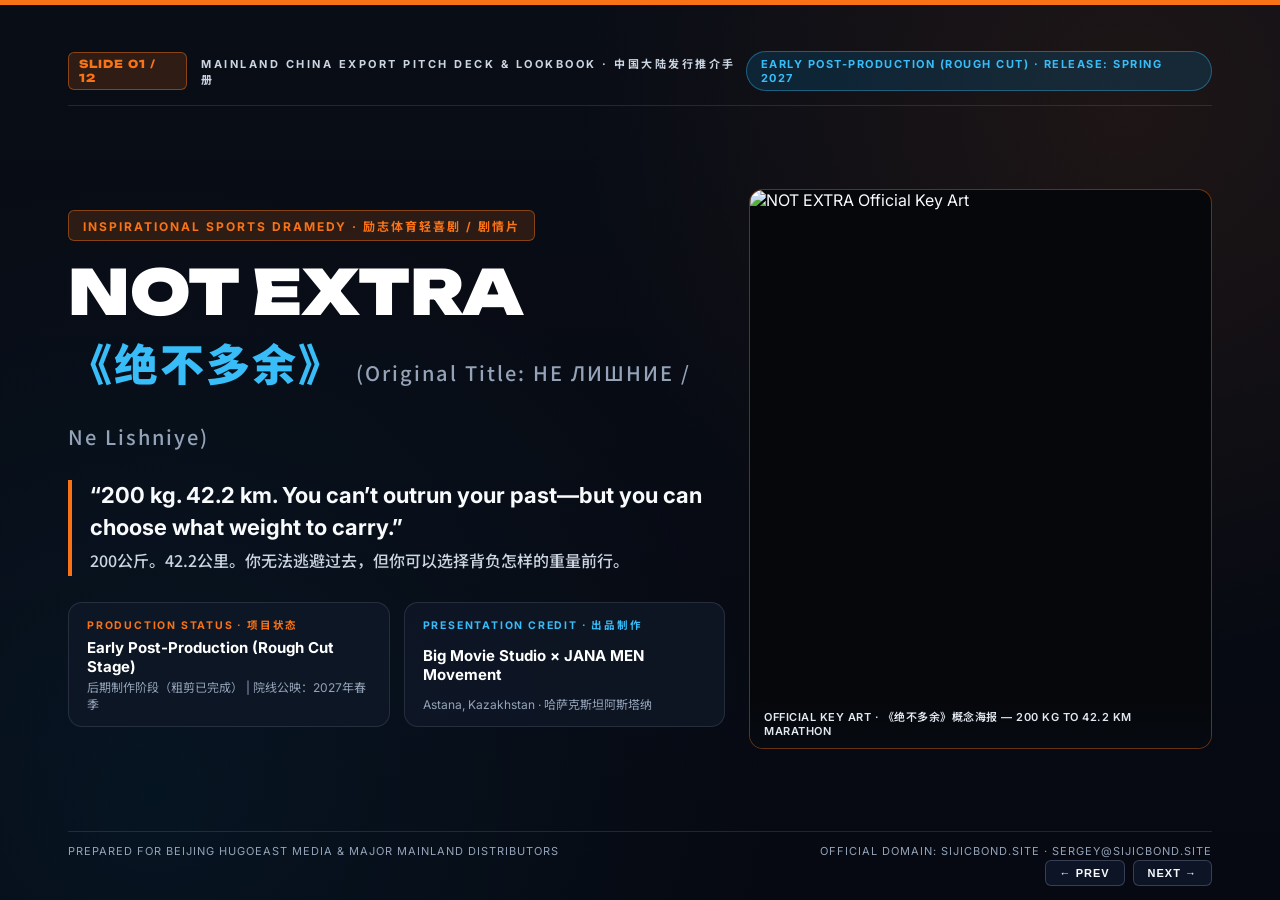
==== NOT_EXTRA_CHINA_PITCH_DECK.html @ a938b299 "Upgrade official NOT EXTRA / НЕ ЛИШНИЕ / АРТЫҚ ЕМЕС film website (RU/EN/KK) & pitch decks" ====
<!DOCTYPE html>
<html lang="en">
<head>
<meta charset="UTF-8">
<meta name="viewport" content="width=device-width, initial-scale=1.0">
<title>NOT EXTRA / 《绝不多余》 — Mainland China Export Pitch Deck & Lookbook</title>
<link rel="preconnect" href="https://fonts.googleapis.com">
<link rel="preconnect" href="https://fonts.gstatic.com" crossorigin>
<link href="https://fonts.googleapis.com/css2?family=Inter:wght@300;400;500;600;700;800&family=Noto+Sans+SC:wght@400;500;700;900&family=Unbounded:wght@600;700;800;900&display=swap" rel="stylesheet">
<style>
  :root {
    --bg-deep: #070B12;
    --bg-card: rgba(15, 23, 38, 0.88);
    --border-subtle: rgba(148, 163, 184, 0.18);
    --border-accent: rgba(249, 115, 22, 0.45);
    --orange: #F97316;
    --blue: #0284C7;
    --sky: #38BDF8;
    --gold: #EAB308;
    --text-main: #F8FAFC;
    --text-muted: #94A3B8;
  }

  * {
    box-sizing: border-box;
    margin: 0;
    padding: 0;
  }

  body {
    background-color: var(--bg-deep);
    color: var(--text-main);
    font-family: 'Inter', 'Noto Sans SC', sans-serif;
    overflow: hidden;
    width: 100vw;
    height: 100vh;
    -webkit-font-smoothing: antialiased;
  }

  .deck-wrapper {
    position: relative;
    width: 100vw;
    height: 100vh;
  }

  .slide {
    position: absolute;
    inset: 0;
    width: 100%;
    height: 100%;
    padding: 46px 68px 42px 68px;
    display: none;
    flex-direction: column;
    justify-content: space-between;
    background:
      radial-gradient(circle at 88% 12%, rgba(249, 115, 22, 0.09) 0%, transparent 40%),
      radial-gradient(circle at 12% 88%, rgba(2, 132, 199, 0.09) 0%, transparent 45%),
      linear-gradient(180deg, #090D16 0%, #060911 100%);
    border-top: 5px solid var(--orange);
  }

  .slide.active {
    display: flex;
  }

  /* Slide Header */
  .slide-header {
    display: flex;
    align-items: center;
    justify-content: space-between;
    border-bottom: 1px solid var(--border-subtle);
    padding-bottom: 14px;
    flex-shrink: 0;
  }

  .header-left {
    display: flex;
    align-items: center;
    gap: 14px;
  }

  .slide-num-pill {
    font-family: 'Unbounded', sans-serif;
    font-size: 11px;
    font-weight: 800;
    padding: 4px 10px;
    border-radius: 6px;
    background: rgba(249, 115, 22, 0.16);
    border: 1px solid rgba(249, 115, 22, 0.45);
    color: var(--orange);
    letter-spacing: 1px;
  }

  .eyebrow {
    font-size: 11px;
    font-weight: 700;
    text-transform: uppercase;
    letter-spacing: 2.5px;
    color: #CBD5E1;
  }

  .header-badge {
    font-size: 11px;
    font-weight: 700;
    text-transform: uppercase;
    letter-spacing: 1.5px;
    padding: 5px 14px;
    border-radius: 999px;
    background: rgba(2, 132, 199, 0.18);
    border: 1px solid rgba(56, 189, 248, 0.38);
    color: var(--sky);
  }

  /* Main Slide Body */
  .slide-body {
    flex: 1;
    display: flex;
    flex-direction: column;
    justify-content: center;
    padding: 20px 0;
    min-height: 0;
  }

  h1 {
    font-family: 'Unbounded', 'Noto Sans SC', sans-serif;
    font-size: 62px;
    font-weight: 900;
    line-height: 1.05;
    letter-spacing: -0.5px;
    color: #FFFFFF;
    text-transform: uppercase;
  }

  h2 {
    font-family: 'Unbounded', 'Noto Sans SC', sans-serif;
    font-size: 30px;
    font-weight: 800;
    line-height: 1.18;
    color: #FFFFFF;
    text-transform: uppercase;
    margin-bottom: 6px;
  }

  .zh-sub {
    font-family: 'Noto Sans SC', sans-serif;
    font-size: 15px;
    font-weight: 600;
    color: var(--sky);
    letter-spacing: 1px;
    margin-bottom: 18px;
  }

  /* Grids & Cards */
  .grid-2 {
    display: grid;
    grid-template-columns: 1fr 1fr;
    gap: 26px;
    align-items: stretch;
  }

  .grid-12 {
    display: grid;
    grid-template-columns: repeat(12, 1fr);
    gap: 24px;
    align-items: stretch;
  }

  .col-7 { grid-column: span 7; }
  .col-5 { grid-column: span 5; }
  .col-6 { grid-column: span 6; }
  .col-4 { grid-column: span 4; }
  .col-8 { grid-column: span 8; }

  .grid-3 {
    display: grid;
    grid-template-columns: repeat(3, 1fr);
    gap: 20px;
    align-items: stretch;
  }

  .grid-4 {
    display: grid;
    grid-template-columns: repeat(4, 1fr);
    gap: 18px;
    align-items: stretch;
  }

  .card {
    background: var(--bg-card);
    border: 1px solid var(--border-subtle);
    border-radius: 14px;
    padding: 20px 22px;
    display: flex;
    flex-direction: column;
    justify-content: space-between;
  }

  .card-orange {
    border-left: 4px solid var(--orange);
  }

  .card-blue {
    border-left: 4px solid var(--blue);
  }

  .card-gold {
    border-left: 4px solid var(--gold);
  }

  .card-tag {
    font-size: 10.5px;
    font-weight: 700;
    text-transform: uppercase;
    letter-spacing: 1.8px;
    color: var(--orange);
    margin-bottom: 6px;
  }

  .card h3 {
    font-family: 'Unbounded', 'Noto Sans SC', sans-serif;
    font-size: 16px;
    font-weight: 700;
    color: #FFFFFF;
    margin-bottom: 8px;
    line-height: 1.3;
  }

  .card p {
    font-size: 13.5px;
    line-height: 1.55;
    color: #CBD5E1;
  }

  .card .zh-note {
    margin-top: 10px;
    padding-top: 8px;
    border-top: 1px solid rgba(148, 163, 184, 0.14);
    font-family: 'Noto Sans SC', sans-serif;
    font-size: 12.5px;
    line-height: 1.5;
    color: #94A3B8;
  }

  .img-box {
    border-radius: 14px;
    overflow: hidden;
    border: 1px solid var(--border-subtle);
    background: #05070B;
    position: relative;
  }

  .img-box img {
    width: 100%;
    height: 100%;
    object-fit: cover;
    display: block;
  }

  .img-caption {
    position: absolute;
    bottom: 0;
    left: 0;
    right: 0;
    padding: 10px 14px;
    background: linear-gradient(to top, rgba(7, 11, 18, 0.95), rgba(7, 11, 18, 0.4), transparent);
    font-size: 11px;
    font-weight: 600;
    color: #E2E8F0;
    letter-spacing: 0.5px;
  }

  /* Slide Footer */
  .slide-footer {
    display: flex;
    align-items: center;
    justify-content: space-between;
    border-top: 1px solid var(--border-subtle);
    padding-top: 12px;
    font-size: 11px;
    color: var(--text-muted);
    letter-spacing: 1px;
    flex-shrink: 0;
  }

  /* Controls */
  .nav-controls {
    position: fixed;
    bottom: 14px;
    right: 68px;
    z-index: 100;
    display: flex;
    gap: 8px;
  }

  .nav-btn {
    background: rgba(15, 23, 42, 0.9);
    color: #F8FAFC;
    border: 1px solid rgba(148, 163, 184, 0.3);
    padding: 6px 14px;
    border-radius: 6px;
    font-size: 11px;
    font-weight: 700;
    cursor: pointer;
    letter-spacing: 1px;
  }

  .nav-btn:hover {
    background: var(--orange);
    color: #090D16;
    border-color: var(--orange);
  }

  @media print {
    @page {
      size: 1600px 900px;
      margin: 0;
    }
    body {
      overflow: visible;
      height: auto;
      width: 1600px;
    }
    .deck-wrapper {
      height: auto;
      width: 1600px;
    }
    .slide {
      position: relative !important;
      display: flex !important;
      width: 1600px !important;
      height: 900px !important;
      page-break-after: always;
      break-after: page;
    }
    .nav-controls {
      display: none !important;
    }
  }
</style>
</head>
<body>

<div class="deck-wrapper">

  <!-- ==================== SLIDE 01: COVER ==================== -->
  <section class="slide active">
    <div class="slide-header">
      <div class="header-left">
        <span class="slide-num-pill">SLIDE 01 / 12</span>
        <span class="eyebrow">MAINLAND CHINA EXPORT PITCH DECK & LOOKBOOK · 中国大陆发行推介手册</span>
      </div>
      <span class="header-badge">EARLY POST-PRODUCTION (ROUGH CUT) · RELEASE: SPRING 2027</span>
    </div>

    <div class="slide-body">
      <div class="grid-12" style="align-items: center;">
        <div class="col-7">
          <div style="display:inline-block; padding:6px 14px; border-radius:6px; background:rgba(249,115,22,0.15); border:1px solid rgba(249,115,22,0.45); color:#F97316; font-size:12px; font-weight:700; letter-spacing:2px; text-transform:uppercase; margin-bottom:18px;">
            INSPIRATIONAL SPORTS DRAMEDY · 励志体育轻喜剧 / 剧情片
          </div>
          <h1>NOT EXTRA</h1>
          <div style="font-family:'Noto Sans SC', sans-serif; font-size:44px; font-weight:900; color:#38BDF8; letter-spacing:2px; margin:6px 0 10px 0;">
            《绝不多余》 <span style="font-size:20px; font-weight:500; color:#94A3B8;">(Original Title: НЕ ЛИШНИЕ / Ne Lishniye)</span>
          </div>

          <p style="font-size:22px; font-weight:700; line-height:1.45; color:#F8FAFC; margin:22px 0; padding-left:18px; border-left:4px solid #F97316;">
            “200 kg. 42.2 km. You can’t outrun your past—but you can choose what weight to carry.”<br>
            <span style="font-size:16px; font-weight:500; color:#CBD5E1; font-family:'Noto Sans SC', sans-serif;">
              200公斤。42.2公里。你无法逃避过去，但你可以选择背负怎样的重量前行。
            </span>
          </p>

          <div class="grid-2" style="gap:14px; margin-top:26px;">
            <div class="card" style="padding:14px 18px;">
              <div class="card-tag">PRODUCTION STATUS · 项目状态</div>
              <div style="font-size:15px; font-weight:700; color:#FFF;">Early Post-Production (Rough Cut Stage)</div>
              <div style="font-size:12px; color:#94A3B8; margin-top:2px;">后期制作阶段（粗剪已完成） | 院线公映：2027年春季</div>
            </div>
            <div class="card" style="padding:14px 18px;">
              <div class="card-tag" style="color:#38BDF8;">PRESENTATION CREDIT · 出品制作</div>
              <div style="font-size:15px; font-weight:700; color:#FFF;">Big Movie Studio × JANA MEN Movement</div>
              <div style="font-size:12px; color:#94A3B8; margin-top:2px;">Astana, Kazakhstan · 哈萨克斯坦阿斯塔纳</div>
            </div>
          </div>
        </div>

        <div class="col-5">
          <div class="img-box" style="height:560px; border-color:rgba(249,115,22,0.4);">
            <img src="https://i.postimg.cc/xT8z85KR/n.jpg" alt="NOT EXTRA Official Key Art">
            <div class="img-caption">
              OFFICIAL KEY ART · 《绝不多余》概念海报 — 200 KG TO 42.2 KM MARATHON
            </div>
          </div>
        </div>
      </div>
    </div>

    <div class="slide-footer">
      <span>PREPARED FOR BEIJING HUGOEAST MEDIA & MAJOR MAINLAND DISTRIBUTORS</span>
      <span>OFFICIAL DOMAIN: SIJICBOND.SITE · SERGEY@SIJICBOND.SITE</span>
    </div>
  </section>

  <!-- ==================== SLIDE 02: LOGLINE & HIGH-CONCEPT HOOK ==================== -->
  <section class="slide">
    <div class="slide-header">
      <div class="header-left">
        <span class="slide-num-pill">SLIDE 02 / 12</span>
        <span class="eyebrow">LOGLINE & HIGH-CONCEPT MARKET HOOK · 故事核心与市场定位</span>
      </div>
      <span class="header-badge">SPORTS DRAMEDY · 励志体育轻喜剧/剧情片</span>
    </div>

    <div class="slide-body">
      <h2>THE ESSENCE OF THE STORY</h2>
      <div class="zh-sub">故事梗概与核心商业卖点 — 对标国民级励志大片《热辣滚烫》(YOLO)</div>

      <div class="grid-12" style="gap:24px;">
        <div class="col-7" style="display:flex; flex-direction:column; gap:18px;">
          <div class="card card-orange" style="padding:24px;">
            <div class="card-tag">OFFICIAL LOGLINE · 一句话故事梗概</div>
            <p style="font-size:17.5px; font-weight:600; color:#FFFFFF; line-height:1.58;">
              A 200-kg invisible stadium janitor accidentally causes a runner’s death, steals his identity, enters a strict weight-loss camp to run the Astana Marathon, and discovers his “hero” was a con man—ultimately running not to impersonate a dead man, but to save a life and reclaim his own soul.
            </p>
            <div class="zh-note" style="font-size:14px; color:#E2E8F0;">
              一名体重200公斤、在体育场被视作“透明人”的清洁工，在一起意外中导致一名马拉松跑者身亡。为了赎罪，他冒用逝者身份进入严苛的减重训练营，备战阿斯塔纳全程马拉松。当他发现自己崇拜的“人生导师”其实是个骗子时，他决定不再活在别人的谎言里——而是为了挽救一条生命、赢回自己的尊严而跑完全程。
            </div>
          </div>

          <div class="card card-blue" style="padding:24px;">
            <div class="card-tag" style="color:#38BDF8;">HIGH-CONCEPT MARKET HOOK · 商业类型融合定位</div>
            <p style="font-size:16.5px; font-weight:600; color:#F8FAFC; line-height:1.55;">
              The emotional weight-loss transformation of <strong style="color:#F97316;">“YOLO” (《热辣滚烫》)</strong> meets the gripping redemption arc of <strong style="color:#38BDF8;">“The Whale” (《鲸》)</strong> and the kinetic underdog drive of classic <strong style="color:#EAB308;">Hong Kong action cinema</strong>.
            </p>
            <div class="zh-note" style="font-size:13.5px; color:#CBD5E1;">
              兼具《热辣滚烫》真实燃魂的蜕变共鸣、《鲸》直击人心的救赎深度，以及黄金时代香港动作电影的草根逆袭热血感。温暖励志、笑泪交织，极具大众院线破圈潜力。
            </div>
          </div>
        </div>

        <div class="col-5" style="display:flex; flex-direction:column; gap:18px;">
          <div class="img-box" style="height:265px;">
            <img src="https://i.postimg.cc/fL7x7bLr/peremeny.png" alt="Transformation Concept">
            <div class="img-caption">EMOTIONAL SPORTS DRAMEDY · 温暖热血的蜕变之旅</div>
          </div>

          <div class="grid-2" style="gap:14px; flex:1;">
            <div class="card" style="justify-content:center; text-align:center;">
              <div style="font-family:'Unbounded'; font-size:32px; font-weight:900; color:#F97316;">200 KG</div>
              <div style="font-size:12px; font-weight:700; color:#FFF; margin-top:4px;">EMOTIONAL ARMOR</div>
              <div style="font-size:11px; color:#94A3B8; margin-top:4px;">童年创伤筑成的身体堡垒</div>
            </div>
            <div class="card" style="justify-content:center; text-align:center;">
              <div style="font-family:'Unbounded'; font-size:32px; font-weight:900; color:#38BDF8;">42.2 KM</div>
              <div style="font-size:12px; font-weight:700; color:#FFF; margin-top:4px;">SPIRITUAL REBIRTH</div>
              <div style="font-size:11px; color:#94A3B8; margin-top:4px;">赢回自我尊严的救赎赛道</div>
            </div>
          </div>
        </div>
      </div>
    </div>

    <div class="slide-footer">
      <span>NOT EXTRA / 《绝不多余》 — LOGLINE & HIGH-CONCEPT HOOK</span>
      <span>BIG MOVIE STUDIO · SIJICBOND.SITE</span>
    </div>
  </section>

  <!-- ==================== SLIDE 03: CULTURAL BRIDGE FOR CHINA ==================== -->
  <section class="slide">
    <div class="slide-header">
      <div class="header-left">
        <span class="slide-num-pill">SLIDE 03 / 12</span>
        <span class="eyebrow">CULTURAL BRIDGE FOR CHINA · 为什么中国观众会深度共情</span>
      </div>
      <span class="header-badge">SHARED VALUES & CULTURAL DNA · 中哈文化共鸣</span>
    </div>

    <div class="slide-body">
      <h2>WHY THIS STORY RESONATES IN MAINLAND CHINA</h2>
      <div class="zh-sub">跨越国界的情感公约数：自律重塑尊严 × 黄金年代港片精神图腾</div>

      <div class="grid-2" style="gap:24px; margin-bottom:20px;">
        <div class="card card-orange" style="padding:26px;">
          <div class="card-tag">01 · UNIVERSAL EMOTIONAL CORE · 国民级情感共鸣</div>
          <h3>Rebuilding Self-Worth Through Physical Discipline</h3>
          <p style="font-size:14.5px; margin-bottom:10px;">
            In <strong>NOT EXTRA</strong>, severe obesity is portrayed not as a punchline, but as emotional armor built around childhood trauma and silent shame. Through grueling athletic discipline, brotherhood, and honest self-reflection, our protagonist learns to love and respect himself.
          </p>
          <p style="font-size:14.5px;">
            This mirrors the exact psychological and inspirational wave that propelled <strong>“YOLO” (《热辣滚烫》)</strong> to a RMB 3.4+ billion box-office phenomenon in China: <em>“You only live once—win just once for yourself.”</em>
          </p>
          <div class="zh-note" style="font-size:13px; color:#E2E8F0;">
            <strong>与《热辣滚烫》同频的励志内核：</strong>影片将肥胖刻画为抵御童年创伤的“心理盔甲”。男主角通过极限体能训练与团队互助重拾人格尊严，完美契合当代中国年轻观众“为自己赢一次”的强烈情感诉求。
          </div>
        </div>

        <div class="card card-gold" style="padding:26px;">
          <div class="card-tag" style="color:#EAB308;">02 · HONG KONG GOLDEN ERA DNA · 黄金港片文化密码</div>
          <h3>1980s Jackie Chan & Bruce Lee as the Moral Compass</h3>
          <p style="font-size:14.5px; margin-bottom:10px;">
            Inside Rasul’s cramped under-stadium room, faded posters of <strong>Jackie Chan (成龙)</strong> and <strong>Bruce Lee (李小龙)</strong> cover the concrete walls. Likewise, the training diary that guides Rasul is filled with classic aphorisms from 1980s Hong Kong martial arts cinema (“Be like water”, “Get up one more time than you fall”).
          </p>
          <p style="font-size:14.5px;">
            For Chinese audiences, this creates an immediate, heartwarming cultural bridge—showing how classic Chinese-language cinema inspired a generation across Central Asia to never surrender.
          </p>
          <div class="zh-note" style="font-size:13px; color:#E2E8F0;">
            <strong>天然的中国文化亲近感：</strong>男主角房间贴满成龙与李小龙的海报，日记本中的武道哲学成为支撑他跑完马拉松的精神信仰。这一设定能瞬间唤醒中国观众的集体记忆与文化自豪感。
          </div>
        </div>
      </div>

      <div class="grid-3" style="gap:18px;">
        <div class="card" style="padding:16px 20px;">
          <div class="card-tag" style="color:#38BDF8;">FAMILY & RECONCILIATION · 亲情和解</div>
          <p style="font-size:13px;">Father-daughter forgiveness (Artyom & Yulia) and maternal warmth (Elvira) anchor the third-act climax in traditional family values.</p>
        </div>
        <div class="card" style="padding:16px 20px;">
          <div class="card-tag" style="color:#38BDF8;">COLLECTIVE BROTHERHOOD · 集体互助精神</div>
          <p style="font-size:13px;">The JANA MEN camp celebrates camaraderie, mutual support, and collective resilience—uplifting, positive social energy (正能量).</p>
        </div>
        <div class="card" style="padding:16px 20px;">
          <div class="card-tag" style="color:#38BDF8;">BELT & ROAD NEIGHBORS · 丝路光影纽带</div>
          <p style="font-size:13px;">Set in modern Astana, offering Chinese moviegoers a fresh, visually striking, yet culturally familiar neighbor-country story.</p>
        </div>
      </div>
    </div>

    <div class="slide-footer">
      <span>NOT EXTRA / 《绝不多余》 — CULTURAL BRIDGE FOR MAINLAND CHINA</span>
      <span>POSITIVE SOCIAL ENERGY · 温暖励志 · 院线合家欢共鸣</span>
    </div>
  </section>

  <!-- ==================== SLIDE 04: PRODUCTION USP ==================== -->
  <section class="slide">
    <div class="slide-header">
      <div class="header-left">
        <span class="slide-num-pill">SLIDE 04 / 12</span>
        <span class="eyebrow">PRODUCTION USP & AUTHENTICITY · 制作独特性与真实质感</span>
      </div>
      <span class="header-badge">REAL TRANSFORMATION · LIVE MARATHON</span>
    </div>

    <div class="slide-body">
      <h2>UNPRECEDENTED PRODUCTION AUTHENTICITY</h2>
      <div class="zh-sub">拒绝虚假特效作弊：主演真实减重蜕变 × 真实城市马拉松实景拍摄</div>

      <div class="grid-12" style="gap:24px;">
        <div class="col-6">
          <div class="card card-orange" style="height:100%; padding:24px;">
            <div>
              <div class="card-tag">USP 01 · REAL PHYSICAL TRANSFORMATION · 真实身体蜕变</div>
              <h3 style="font-size:20px;">Lead Actor Inside the Real JANA MEN Boot Camp</h3>
              <p style="font-size:14.5px; margin-bottom:14px;">
                Lead actor <strong>Ersultan Uais</strong> underwent an actual, medically supervised weight-loss and athletic conditioning regimen inside the real <strong>JANA MEN</strong> rehabilitation camp during production.
              </p>
              <p style="font-size:14.5px; margin-bottom:14px;">
                There are no fake CGI cheats for the core emotional journey: every drop of sweat, heavy breath, muscle tremor, and physical milestone on screen is 100% authentic, supported by real JANA MEN alumni who collectively shed over <strong>1,500+ kg</strong>.
              </p>
            </div>
            <div class="img-box" style="height:210px; margin-top:10px;">
              <img src="https://i.postimg.cc/d02H7vr5/Rasul-kast.png" alt="Lead Actor Ersultan Uais">
              <div class="img-caption">ERSULTAN UAIS AS RASUL — AUTHENTIC PHYSICAL COMMITMENT</div>
            </div>
            <div class="zh-note">
              <strong>真实减重实录：</strong>男主角叶尔苏丹·乌艾斯在医学监督下进入真实的 JANA MEN 训练营进行体能重塑，片中队友均为真实减重成功者（累计减重超1500公斤），呈现极致的纪实震撼感。
            </div>
          </div>
        </div>

        <div class="col-6">
          <div class="card card-blue" style="height:100%; padding:24px;">
            <div>
              <div class="card-tag" style="color:#38BDF8;">USP 02 · LIVE MARATHON CLIMAX · 万人马拉松实景拍摄</div>
              <h3 style="font-size:20px;">Filmed Live Inside the Official Astana Marathon</h3>
              <p style="font-size:14.5px; margin-bottom:14px;">
                Rather than staging a small crowd on a closed backlot, the entire Third-Act climax was embedded directly into the live <strong>Astana Marathon</strong> among <strong>thousands of real runners</strong>.
              </p>
              <p style="font-size:14.5px; margin-bottom:14px;">
                Multi-camera Steadicam and DJI Ronin 4D units ran alongside the actors inside the actual race stream—delivering breathtaking big-screen scale, kinetic urgency, and documentary-level immersion.
              </p>
            </div>
            <div class="img-box" style="height:210px; margin-top:10px;">
              <img src="https://i.postimg.cc/kM2w6vnj/Krosovki.png" alt="Live Marathon Filming">
              <div class="img-caption">42.2 KM LIVE RACE CAPTURE — THOUSANDS OF REAL RUNNERS ON SCREEN</div>
            </div>
            <div class="zh-note">
              <strong>真实现场大场面：</strong>第三幕高潮戏直接深入阿斯塔纳官方马拉松赛事，在数千名真实跑者洪流中完成实景跟拍，大银幕临场感与视听冲击力极强。
            </div>
          </div>
        </div>
      </div>
    </div>

    <div class="slide-footer">
      <span>NOT EXTRA / 《绝不多余》 — PRODUCTION USP</span>
      <span>100% AUTHENTIC SWEAT, SCALE & EMOTION</span>
    </div>
  </section>

  <!-- ==================== SLIDE 05: SYNOPSIS & THREE-ACT STRUCTURE ==================== -->
  <section class="slide">
    <div class="slide-header">
      <div class="header-left">
        <span class="slide-num-pill">SLIDE 05 / 12</span>
        <span class="eyebrow">SYNOPSIS & THREE-ACT STRUCTURE · 三幕剧作结构与剧情梗概</span>
      </div>
      <span class="header-badge">NARRATIVE ARCHITECTURE</span>
    </div>

    <div class="slide-body">
      <h2>THREE-ACT DRAMATIC ARC</h2>
      <div class="zh-sub">从幽闭恐惧的地下储物间，到42.2公里终点线前的生命抉择</div>

      <div class="grid-3" style="gap:22px; flex:1;">
        <div class="card card-orange" style="padding:22px;">
          <div>
            <div class="card-tag">ACT I · THE INCITING TRAGEDY · 第一幕：意外与潜逃</div>
            <h3>The Bridge Mirage & The Fatal Track</h3>
            <p style="margin-bottom:12px;">
              The film opens with a sunlit dream of a lean athlete running over Astana’s bridge—before morphing into reality: <strong>Rasul</strong>, a 200-kg illiterate stadium janitor living in a claustrophobic room lined with Jackie Chan posters.
            </p>
            <p>
              One night on the stadium track, marathon runner <strong>Artyom</strong> collapses from an asthma attack. Rushing to help, Rasul trips over his untied shoelaces and accidentally crushes Artyom’s inhaler. Panicked, Rasul takes Artyom’s backpack containing a screaming SOS heart-rate watch and a handwritten marathon training diary, fleeing to Astana.
            </p>
          </div>
          <div class="zh-note">
            <strong>第一幕：</strong>200公斤的球场清洁工拉苏尔因鞋带散落不慎踩碎跑者阿尔乔姆的哮喘吸入器。惊慌之下，他带着逝者的训练日记与报警心率表逃往阿斯塔纳。
          </div>
        </div>

        <div class="card card-blue" style="padding:22px;">
          <div>
            <div class="card-tag" style="color:#38BDF8;">ACT II · PURGATORY & BROTHERHOOD · 第二幕：淬炼与觉醒</div>
            <h3>The “Not Extra” Camp & Brass Scales</h3>
            <p style="margin-bottom:12px;">
              Assuming the alias “Sultan”, Rasul enters the strict <strong>“Not Extra” (JANA MEN)</strong> weight-loss camp led by mentor <strong>Aitym</strong> and administrator <strong>Elvira</strong>. When Rasul hides street food, Aitym confronts him with brass apothecary scales—placing 1 gram against a pastry to prove hidden fear weighs more than fat.
            </p>
            <p>
              Elvirashows Rasul his first maternal kindness, teaching him how to tie a secure double-knot and write his first letters. Through grueling workouts, fasting discipline, and brotherhood among the camp’s heavy men, Rasul breaks his physical and mental barriers.
            </p>
          </div>
          <div class="zh-note">
            <strong>第二幕：</strong>拉苏尔化名“苏丹”进入减重营。导师艾特姆用黄铜天平点醒他“内心的恐惧比脂肪更重”，管理员艾尔薇拉教会他系紧鞋带与识字写字，他在汗水与兄弟情中迎来蜕变。
          </div>
        </div>

        <div class="card card-gold" style="padding:22px;">
          <div>
            <div class="card-tag" style="color:#EAB308;">ACT III · THE 42.2 KM CHOICE · 第三幕：真相与救赎</div>
            <h3>Shattered Myth & The Finish Line</h3>
            <p style="margin-bottom:12px;">
              On the eve of the race, Artyom’s estranged daughter <strong>Yulia</strong> arrives and shatters Rasul’s idol: Artyom was actually a disgraced con man whose heroic diary was a fabrication written to win her forgiveness.
            </p>
            <p>
              Refusing to let the dream die, Rasul leaps from the camp roof in Artyom’s blue race jacket and enters the <strong>42.2 km Astana Marathon</strong>. Just 10 meters from the finish arch, Rasul overcomes his childhood trauma, turns his back on the finish line, and walks backward against the crowd to save Yulia from a fatal asthma attack with an inhaler—reclaiming his real name and soul.
            </p>
          </div>
          <div class="zh-note">
            <strong>第三幕：</strong>得知阿尔乔姆原是骗子后，拉苏尔依然穿上蓝色战袍冲上42.2公里赛道。在距终点仅10米处，他转身逆流而回，用吸入器救下哮喘发作的尤莉亚，完成真正的灵魂救赎。
          </div>
        </div>
      </div>
    </div>

    <div class="slide-footer">
      <span>NOT EXTRA / 《绝不多余》 — SYNOPSIS & THREE-ACT STRUCTURE</span>
      <span>SCREENPLAY BY KONSTANTIN MAYER & SERGEY BONDAREV</span>
    </div>
  </section>

  <!-- ==================== SLIDE 06: MAIN CHARACTERS & ENSEMBLE ==================== -->
  <section class="slide">
    <div class="slide-header">
      <div class="header-left">
        <span class="slide-num-pill">SLIDE 06 / 12</span>
        <span class="eyebrow">MAIN CHARACTERS & ENSEMBLE · 核心角色与演员阵容</span>
      </div>
      <span class="header-badge">CHARACTER ARCS</span>
    </div>

    <div class="slide-body">
      <h2>CHARACTER ENSEMBLE: NO ONE IS “EXTRA”</h2>
      <div class="zh-sub">鲜活立体的群像塑造：每一个“多余的人”都值得被世界看见</div>

      <div class="grid-4" style="gap:18px; flex:1;">
        <div class="card" style="padding:18px;">
          <div>
            <div class="img-box" style="height:175px; margin-bottom:14px;">
              <img src="https://i.postimg.cc/d02H7vr5/Rasul-kast.png" alt="Rasul - Ersultan Uais">
            </div>
            <div class="card-tag">PROTAGONIST · 男主角</div>
            <h3>Rasul / “Sultan”</h3>
            <div style="font-size:12px; font-weight:700; color:#38BDF8; margin-bottom:8px;">Played by Ersultan Uais</div>
            <p style="font-size:12.5px;">
              A 200-kg gentle giant and stadium janitor who locked his childhood trauma inside a fortress of weight. Stepping onto the marathon track under a borrowed name, he sheds his protective armor to find his true voice.
            </p>
          </div>
          <div class="zh-note">
            <strong>拉苏尔（叶尔苏丹·乌艾斯 饰）：</strong>善良笨拙的“温柔巨人”，在42.2公里奔跑中卸下心理防线，找回真名与尊严。
          </div>
        </div>

        <div class="card" style="padding:18px;">
          <div>
            <div class="img-box" style="height:175px; margin-bottom:14px;">
              <img src="https://i.postimg.cc/PqpyDhYK/celovek.png" alt="Elvira - Guzel Zhan">
            </div>
            <div class="card-tag">FEMALE LEAD · 女主角</div>
            <h3>Elvira</h3>
            <div style="font-size:12px; font-weight:700; color:#38BDF8; margin-bottom:8px;">Played by Guzel Zhan</div>
            <p style="font-size:12.5px;">
              The strict, military-postured administrator of the “Not Extra” camp. Guarding her own unspoken personal grief, she becomes Rasul’s human anchor—teaching him to tie his shoelaces, read, and trust again.
            </p>
          </div>
          <div class="zh-note">
            <strong>艾尔薇拉（古泽尔·詹 饰）：</strong>外冷内热的训练营管理员，成为拉苏尔生命中第一个教会他系鞋带与读书的温暖港湾。
          </div>
        </div>

        <div class="card" style="padding:18px;">
          <div>
            <div class="img-box" style="height:175px; margin-bottom:14px;">
              <img src="https://i.postimg.cc/DZhTS3n7/Ajtym1.jpg" alt="Mentor Aitym - Aitym Zhakupov">
            </div>
            <div class="card-tag">THE MENTOR · 精神导师</div>
            <h3>Mentor Aitym</h3>
            <div style="font-size:12px; font-weight:700; color:#38BDF8; margin-bottom:8px;">Played by Aitym Zhakupov</div>
            <p style="font-size:12.5px;">
              Real-life founder of the JANA MEN movement portraying himself. A relentless strategist of human willpower who strips away self-pity and performs “spiritual surgery” with his brass scales.
            </p>
          </div>
          <div class="zh-note">
            <strong>导师艾特姆（艾特姆·贾库波夫 本色出演）：</strong>JANA MEN 创始人，以犀利而慈悲的“黄铜天平哲学”唤醒众人。
          </div>
        </div>

        <div class="card" style="padding:18px;">
          <div>
            <div class="img-box" style="height:175px; margin-bottom:14px;">
              <img src="https://i.postimg.cc/jSzdSnkN/dnevnik.png" alt="Artyom & Yulia">
            </div>
            <div class="card-tag">CATALYST & LEGACY · 核心羁绊</div>
            <h3>Artyom & Yulia</h3>
            <div style="font-size:12px; font-weight:700; color:#38BDF8; margin-bottom:8px;">Mikhail Kalyuzhny & Ensemble</div>
            <p style="font-size:12.5px;">
              <strong>Artyom</strong> is the flawed ex-con runner whose diary sparks Rasul’s journey; <strong>Yulia</strong> is his estranged marathon-running daughter whose life Rasul ultimately saves at the finish line. Supported by Kazakh legends <strong>Dulyga Akmolda</strong>, <strong>Yerbolat Toguzakov</strong> & <strong>Anna Starchenko</strong>.
            </p>
          </div>
          <div class="zh-note">
            <strong>阿尔乔姆与女儿尤莉亚：</strong>贯穿全片的父女救赎线，更有哈萨克斯坦国宝级戏骨倾情加盟。
          </div>
        </div>
      </div>
    </div>

    <div class="slide-footer">
      <span>NOT EXTRA / 《绝不多余》 — MAIN CHARACTERS & ENSEMBLE</span>
      <span>STARRING ERSULTAN UAIS, GUZEL ZHAN, MIKHAIL KALYUZHNY, DULYGA AKMOLDA, YERBOLAT TOGUZAKOV</span>
    </div>
  </section>

  <!-- ==================== SLIDE 07: VISUAL LANGUAGE & ASMR SOUND DESIGN ==================== -->
  <section class="slide">
    <div class="slide-header">
      <div class="header-left">
        <span class="slide-num-pill">SLIDE 07 / 12</span>
        <span class="eyebrow">VISUAL LANGUAGE & ASMR SOUND DESIGN · 视觉美学与沉浸式声音设计</span>
      </div>
      <span class="header-badge">CHROMATIC & ACOUSTIC DESIGN</span>
    </div>

    <div class="slide-body">
      <h2>CINEMATIC LOOKBOOK & VISCERAL SOUNDSCAPE</h2>
      <div class="zh-sub">色彩叙事弧线与生理级 ASMR 音效设计，打造极致大银幕沉浸感</div>

      <div class="grid-12" style="gap:24px;">
        <div class="col-6">
          <div class="card card-orange" style="height:100%; padding:24px;">
            <div>
              <div class="card-tag">01 · COLOR TIMELINE · 视觉色彩演进</div>
              <h3>From Brutalist Grey-Blue to Marathon Orange & Sky Blue</h3>
              <p style="font-size:14px; margin-bottom:14px;">
                <strong>Act I (Isolation):</strong> Cold, desaturated slate-grey and industrial concrete (#090D16) inside the stadium bowels, punctured only by Rasul’s high-visibility orange janitor vest.
              </p>
              <p style="font-size:14px; margin-bottom:14px;">
                <strong>Act II (Awakening):</strong> Warm kinetic pulses of JANA MEN orange (#F97316) and brass highlights inside the training center.
              </p>
              <p style="font-size:14px;">
                <strong>Act III (Liberation):</strong> Electric marathon blue (#0284C7) and open sunlit horizons as Rasul runs through the heart of modern Astana.
              </p>
            </div>
            <div class="grid-2" style="gap:12px; margin-top:14px;">
              <div class="img-box" style="height:150px;">
                <img src="https://i.postimg.cc/Z54244Kw/Kamorka2.jpg" alt="Act I Look">
                <div class="img-caption">ACT I: COLD CONCRETE ISOLATION</div>
              </div>
              <div class="img-box" style="height:150px;">
                <img src="https://i.postimg.cc/zXjjHmcf/finis.jpg" alt="Act III Look">
                <div class="img-caption">ACT III: MARATHON HORIZON</div>
              </div>
            </div>
          </div>
        </div>

        <div class="col-6">
          <div class="card card-blue" style="height:100%; padding:24px;">
            <div>
              <div class="card-tag" style="color:#38BDF8;">02 · VISCERAL ASMR SOUNDSCAPE · 沉浸式声学景观</div>
              <h3>The Heartbeat & Breath as a Living Character</h3>
              <p style="font-size:14px; margin-bottom:14px;">
                Designed by award-winning Sound Director <strong>Evgeny Fetisov</strong>, the film’s audio architecture places the audience directly inside a 200-kg body fighting for every meter:
              </p>
              <p style="font-size:14px; margin-bottom:10px;">
                • <strong>Biometric SOS Metronome:</strong> Artyom’s smartwatch alarm (155 → 185 BPM) drives the rhythmic editing pace of the training and marathon sequences.
              </p>
              <p style="font-size:14px;">
                • <strong>Tactile ASMR Detail:</strong> Heavy respiratory rhythms, shoelaces tightening, brass scales balancing, and rubber soles striking wet tartan.
              </p>
            </div>
            <div class="img-box" style="height:150px; margin-top:14px;">
              <img src="https://i.postimg.cc/GpC8BDZY/Whats-App-Image-2026-03-09-at-16.jpg" alt="Pulse 180 Smartwatch & Diary">
              <div class="img-caption">180 BPM SOS TRACKER & TRAINING DIARY — RHYTHMIC ENGINE OF THE FILM</div>
            </div>
          </div>
        </div>
      </div>
    </div>

    <div class="slide-footer">
      <span>NOT EXTRA / 《绝不多余》 — VISUAL LANGUAGE & SOUND DESIGN</span>
      <span>4K CINEMA SCOPE · DOLBY 5.1 / ATMOS THEATRICAL MIX</span>
    </div>
  </section>

  <!-- ==================== SLIDE 08: KEY CREATIVE POWERHOUSE ==================== -->
  <section class="slide">
    <div class="slide-header">
      <div class="header-left">
        <span class="slide-num-pill">SLIDE 08 / 12</span>
        <span class="eyebrow">KEY CREATIVE POWERHOUSE · 核心主创与制片团队</span>
      </div>
      <span class="header-badge">PROVEN BOX-OFFICE & PRODUCTION TEAM</span>
    </div>

    <div class="slide-body">
      <h2>CREATIVE & PRODUCTION LEADERSHIP</h2>
      <div class="zh-sub">集结独联体票房冠军编剧、资深国际制片人与真实社会运动创始人</div>

      <div class="grid-4" style="gap:18px; flex:1;">
        <div class="card card-orange" style="padding:18px;">
          <div>
            <div class="img-box" style="height:170px; margin-bottom:12px;">
              <img src="https://i.postimg.cc/DZhTS3n7/Ajtym1.jpg" alt="Aitym Zhakupov">
            </div>
            <div class="card-tag">GENERAL PRODUCER · 总制片人</div>
            <h3>Aitym Zhakupov</h3>
            <p style="font-size:12.5px;">
              Founder of the <strong>IBA JANA MEN</strong> movement and ideological cornerstone of the film. His real-life transformation ecosystem provides both the story’s authenticity and a massive built-in media reach.
            </p>
          </div>
          <div class="zh-note">
            <strong>艾特姆·贾库波夫：</strong>总制片人兼 JANA MEN 创始人，赋予影片真实的社会影响力。
          </div>
        </div>

        <div class="card card-blue" style="padding:18px;">
          <div>
            <div class="img-box" style="height:170px; margin-bottom:12px;">
              <img src="https://i.postimg.cc/cJvYY3h6/IMAGE-FILE-CACHE-PROFILE-PROVIDER.gif" alt="Sergey Bondarev">
            </div>
            <div class="card-tag" style="color:#38BDF8;">SHOWRUNNER & LEAD PRODUCER</div>
            <h3>Sergey Bondarev</h3>
            <p style="font-size:12.5px;">
              Showrunner, Lead Producer, and Co-Writer (<strong>Big Movie Studio</strong>). Original concept creator overseeing over 60 film/commercial productions, physical effects, and international co-distribution strategy.
            </p>
          </div>
          <div class="zh-note">
            <strong>谢尔盖·邦达列夫：</strong>剧集总监、领衔制片人兼联合编剧（Big Movie Studio），拥有60余部影视制作经验。
          </div>
        </div>

        <div class="card card-gold" style="padding:18px;">
          <div>
            <div class="img-box" style="height:170px; margin-bottom:12px;">
              <img src="https://i.postimg.cc/j2SRwH6m/majer-konstantin.jpg" alt="Konstantin Mayer">
            </div>
            <div class="card-tag" style="color:#EAB308;">CREATIVE PRODUCER & CO-WRITER</div>
            <h3>Konstantin Mayer</h3>
            <p style="font-size:12.5px;">
              Acclaimed screenwriter and creative producer behind the blockbuster weight-loss comedy-drama <strong>“I Am Losing Weight” (《我是如何减肥的》)</strong>, “Tolya-Robot”, and “Fizruk”. Master of crowd-pleasing emotional cinema.
            </p>
          </div>
          <div class="zh-note">
            <strong>康斯坦丁·迈耶：</strong>艺术总监兼联合编剧，现象级励志卖座片《我是如何减肥的》王牌编剧。
          </div>
        </div>

        <div class="card" style="padding:18px; border-left:4px solid #10B981;">
          <div>
            <div class="grid-2" style="gap:8px; height:170px; margin-bottom:12px;">
              <div class="img-box" style="height:170px;">
                <img src="https://i.postimg.cc/pXMv5ZWC/Rezisser.jpg" alt="Rasul Sharafeddinov">
              </div>
              <div class="img-box" style="height:170px;">
                <img src="https://i.postimg.cc/PJX1CRRL/600x900-(2).png" alt="Mikhail Siryanov">
              </div>
            </div>
            <div class="card-tag" style="color:#10B981;">DIRECTOR & DP / PRODUCER</div>
            <h3>R. Sharafeddinov & M. Siryanov</h3>
            <p style="font-size:12.5px;">
              Director <strong>Rasul Sharafeddinov</strong> (“The Debtor”, “Inkar”) teams up with international DP & Producer <strong>Mikhail Siryanov</strong> (“DOMM”, “Blue Escape”, “KoKe”) and Executive Producer <strong>Bakhytzhan Kunshashova</strong>.
            </p>
          </div>
          <div class="zh-note">
            <strong>导演拉苏尔·沙拉费丁诺夫 & 摄影指导兼制片人米哈伊尔·西里亚诺夫：</strong>国际级视听制作保障。
          </div>
        </div>
      </div>
    </div>

    <div class="slide-footer">
      <span>NOT EXTRA / 《绝不多余》 — KEY CREATIVE POWERHOUSE</span>
      <span>EXECUTIVE PRODUCER: BAKHYTZHAN KUNSHASHOVA · EDITOR: DANIIL MAYER</span>
    </div>
  </section>

  <!-- ==================== SLIDE 09: MUSIC STRATEGY & CHINA CO-MARKETING ==================== -->
  <section class="slide">
    <div class="slide-header">
      <div class="header-left">
        <span class="slide-num-pill">SLIDE 09 / 12</span>
        <span class="eyebrow">MUSIC STRATEGY & CHINA CO-MARKETING · 音乐战略与中国联合宣发</span>
      </div>
      <span class="header-badge">DIMASH QUDAIBERGEN / MANDARIN OST OPPORTUNITY</span>
    </div>

    <div class="slide-body">
      <h2>FLAGSHIP ANTHEM & CHINA MARKETING ENGINE</h2>
      <div class="zh-sub">经典金曲《Я это ты》(I Am You) 官方授权改编 × 中国区专属中文主题曲联动方案</div>

      <div class="grid-12" style="gap:24px;">
        <div class="col-5">
          <div class="card card-blue" style="height:100%; padding:26px;">
            <div>
              <div class="card-tag" style="color:#38BDF8;">01 · REFERENCE PROMO REEL NOTE · 粗剪样片说明</div>
              <h3 style="font-size:20px;">3-Minute Chinese-Subtitled Assembly</h3>
              <p style="font-size:14.5px; margin-bottom:14px;">
                The current <strong>3-minute promo reel with Chinese subtitles</strong> (provided for early buyer review) is an early <strong>rough-cut assembly</strong> utilizing temporary reference music (temp track) and pre-DI color.
              </p>
              <p style="font-size:14.5px;">
                Final theatrical orchestral & electronic score, full CGI prologue morphing, and theatrical sound mixing are currently in active production for Spring 2027 delivery.
              </p>
            </div>
            <div class="zh-note" style="font-size:13.5px; color:#E2E8F0;">
              <strong>关于当前3分钟中字推介片的重要说明：</strong>目前供买方审阅的3分钟中文字幕视频为早期粗剪片段（使用临时参考配乐 Temp Music），最终成片将配备全新原创交响电子配乐与完整视效调色。
            </div>
          </div>
        </div>

        <div class="col-7">
          <div class="card card-gold" style="height:100%; padding:26px;">
            <div>
              <div class="card-tag" style="color:#EAB308;">02 · FLAGSHIP SONG & CHINA STAR INTEGRATION · 旗舰主题曲与中文版特邀合制</div>
              <h3 style="font-size:22px;">Official Rights Secured: Murat Nasyrov’s Iconic Hit “Ya Eto Ty” (“I Am You” / 《我是你》)</h3>
              <p style="font-size:14.5px; margin-bottom:14px;">
                The production has officially secured the adaptation rights to legendary singer-songwriter <strong>Murat Nasyrov’s</strong> timeless hit <strong>“Ya Eto Ty” (《Я это ты》 / “I Am You”)</strong>—creating a soaring emotional anthem for the film’s climax.
              </p>
              <div style="padding:16px 18px; border-radius:12px; background:rgba(234,179,8,0.12); border:1px solid rgba(234,179,8,0.4); margin-bottom:12px;">
                <div style="font-size:11px; font-weight:800; color:#EAB308; letter-spacing:1.5px; text-transform:uppercase; margin-bottom:6px;">
                  EXCLUSIVE OFFER FOR MAINLAND CHINA PARTNERS · 中国合作方专属定制权益
                </div>
                <p style="font-size:14.5px; color:#FFFFFF; font-weight:600; line-height:1.5;">
                  Opportunity to co-produce and record an exclusive <strong>Mandarin Chinese / Bilingual version</strong> of the theme song performed by <strong>Dimash Qudaibergen (迪玛希)</strong>—who commands a massive fanbase across Mainland China—or in duet with a top Chinese vocal star for nationwide Douyin, Weibo, and theatrical promotion.
                </p>
              </div>
            </div>
            <div class="zh-note" style="font-size:13.5px; color:#E2E8F0;">
              <strong>超级宣发引爆点：</strong>剧组已正式取得传奇金曲《Я это ты》（我是你）的官方改编权。我们为中国发行伙伴提供独家联合宣发机会——可特邀在中国拥有极高国民度的哈萨克斯坦国宝歌手<strong>迪玛希 (Dimash)</strong> 或中国一线歌手录制<strong>专属中文版/中哈合唱版主题曲</strong>，引爆全网音乐与短视频宣发。
            </div>
          </div>
        </div>
      </div>
    </div>

    <div class="slide-footer">
      <span>NOT EXTRA / 《绝不多余》 — MUSIC STRATEGY & CHINA CO-MARKETING</span>
      <span>HIGH-IMPACT THEATRICAL PROMOTION FOR MAINLAND CHINA</span>
    </div>
  </section>

  <!-- ==================== SLIDE 10: POST-PRODUCTION ROADMAP ==================== -->
  <section class="slide">
    <div class="slide-header">
      <div class="header-left">
        <span class="slide-num-pill">SLIDE 10 / 12</span>
        <span class="eyebrow">POST-PRODUCTION ROADMAP · 后期制作与交付时间表</span>
      </div>
      <span class="header-badge">DELIVERY: SPRING 2027</span>
    </div>

    <div class="slide-body">
      <h2>POST-PRODUCTION & DELIVERY SCHEDULE</h2>
      <div class="zh-sub">清晰的后期制作节点，确保2027年春季全球及中国区高标准母带交付</div>

      <div class="grid-3" style="gap:24px; margin-bottom:24px;">
        <div class="card card-orange" style="padding:26px;">
          <div class="card-tag">STAGE 01 · NOVEMBER 2026 · 2026年11月</div>
          <h3 style="font-size:22px;">Rough Cut Assembly Review</h3>
          <p style="font-size:14.5px; margin-bottom:14px;">
            • Principal photography 100% wrapped in Astana.<br>
            • Full narrative Rough Cut assembly completed.<br>
            • Private rough-cut screener & 3-minute Chinese-subtitled promo reel available for accredited Chinese buyers and partners.
          </p>
          <div class="zh-note">
            <strong>2026年11月（当前阶段）：</strong>全片实景拍摄杀青，粗剪版本（Rough Cut）组装完成，向核心合作方开放内部审片与中字推介片段。
          </div>
        </div>

        <div class="card card-blue" style="padding:26px;">
          <div class="card-tag" style="color:#38BDF8;">STAGE 02 · WINTER 2026 / 2027 · 2026/27年冬季</div>
          <h3 style="font-size:22px;">VFX, Score, DI & Sound Mix</h3>
          <p style="font-size:14.5px; margin-bottom:14px;">
            • High-precision VFX morphing (Act I bridge sequence).<br>
            • Recording of original score & flagship “Ya Eto Ty” adaptation.<br>
            • DaVinci Resolve theatrical DI color grading.<br>
            • Final 5.1 / Dolby Atmos theatrical sound mix & M&E stems preparation.
          </p>
          <div class="zh-note">
            <strong>2026/2027年冬季：</strong>完成开场视觉特效、原创配乐与主题曲录制、DI数字中间片调色，以及杜比全景声混音与国际分轨（M&E）制作。
          </div>
        </div>

        <div class="card card-gold" style="padding:26px;">
          <div class="card-tag" style="color:#EAB308;">STAGE 03 · SPRING 2027 (MAR – MAY) · 2027年春季</div>
          <h3 style="font-size:22px;">Master Delivery & Release</h3>
          <p style="font-size:14.5px; margin-bottom:14px;">
            • Full delivery of unencrypted/encrypted <strong>4K DCP</strong>.<br>
            • Complete <strong>English & Simplified/Traditional Chinese subtitled masters</strong> and dialogue lists.<br>
            • Complete censorship & import documentation package.<br>
            • International premiere & wide theatrical release (March–May 2027).
          </p>
          <div class="zh-note">
            <strong>2027年春季（3月至5月）：</strong>交付4K DCP数字拷贝、中英文字幕母带、台本及全套引进申报材料，全球及院线盛大公映。
          </div>
        </div>
      </div>

      <div class="card" style="padding:18px 24px; flex-direction:row; align-items:center; justify-content:space-between;">
        <div>
          <div class="card-tag" style="margin-bottom:2px;">TECHNICAL DELIVERY SPECIFICATIONS · 技术交付标准</div>
          <div style="font-size:14px; color:#E2E8F0;">
            <strong>Image:</strong> 4K (4096×1716) 2.39:1 Scope · 24 fps &nbsp;|&nbsp; <strong>Audio:</strong> 5.1 Surround & Dolby Atmos + Full M&E Stems (方便中文配音译制) &nbsp;|&nbsp; <strong>Runtime:</strong> ~110 min
          </div>
        </div>
        <span class="header-badge" style="background:rgba(16,185,129,0.2); border-color:#10B981; color:#34D399;">ON SCHEDULE FOR SPRING 2027</span>
      </div>
    </div>

    <div class="slide-footer">
      <span>NOT EXTRA / 《绝不多余》 — POST-PRODUCTION ROADMAP</span>
      <span>FULL M&E STEMS & CHINESE SUBTITLED MASTERS GUARANTEED</span>
    </div>
  </section>

  <!-- ==================== SLIDE 11: COMMERCIAL PARTNERSHIP & RIGHTS ==================== -->
  <section class="slide">
    <div class="slide-header">
      <div class="header-left">
        <span class="slide-num-pill">SLIDE 11 / 12</span>
        <span class="eyebrow">COMMERCIAL PARTNERSHIP & RIGHTS · 大中华区版权与商业合作模式</span>
      </div>
      <span class="header-badge">GREATER CHINA RIGHTS OPEN</span>
    </div>

    <div class="slide-body">
      <h2>COMMERCIAL PARTNERSHIP & DISTRIBUTION RIGHTS</h2>
      <div class="zh-sub">面向中国大陆及港澳台地区全面开放全媒体版权与深度宣发合作</div>

      <div class="grid-2" style="gap:26px; flex:1;">
        <div class="card card-orange" style="padding:26px;">
          <div>
            <div class="card-tag">01 · TERRITORIES & AVAILABLE RIGHTS · 授权区域与权利范围</div>
            <h3 style="font-size:21px; margin-bottom:14px;">All Rights Available for Greater China</h3>
            <p style="font-size:14.5px; margin-bottom:12px;">
              <strong>Territories Open:</strong><br>
              • Mainland China (中国大陆)<br>
              • Hong Kong SAR & Macau SAR (中国香港、中国澳门)<br>
              • Taiwan Region (中国台湾)
            </p>
            <p style="font-size:14.5px;">
              <strong>Available Windows & Channels:</strong><br>
              • <strong>Theatrical Rights (院线发行权):</strong> Quota / Revenue-sharing or Flat-fee import.<br>
              • <strong>Digital / VOD / SVOD / TV (新媒体与电视版权):</strong> Major Chinese streaming platforms & broadcast channels.<br>
              • <strong>Ancillary & In-Flight Rights (衍生及航空版权):</strong> Airline, educational, and non-theatrical exhibition.
            </p>
          </div>
          <div class="zh-note">
            <strong>全版权清晰无瑕疵：</strong>由出品方 Big Movie Studio 直接持有并授权大中华区（中国大陆、港澳台）院线、流媒体视频平台、电视及航空等全渠道发行权。
          </div>
        </div>

        <div class="card card-blue" style="padding:26px;">
          <div>
            <div class="card-tag" style="color:#38BDF8;">02 · FLEXIBLE DEAL STRUCTURES · 灵活务实的合作机制</div>
            <h3 style="font-size:21px; margin-bottom:14px;">Early Pre-Buy, Co-Distribution & MOU</h3>
            <p style="font-size:14.5px; margin-bottom:12px;">
              At the current <strong>Rough Cut stage</strong>, we welcome flexible commercial structures tailored for Chinese acquisition partners (including <strong>Beijing Hugoeast Media / 北京聚合影联</strong> and major mainland distributors):
            </p>
            <p style="font-size:14.5px; margin-bottom:12px;">
              • <strong>Early Pre-Buy Agreement (早期预购协议):</strong> Preferential acquisition terms with input on Mandarin OST & localized cut.<br>
              • <strong>Co-Distribution / Strategic Partnership (联合发行):</strong> Joint festival launch and talent tour in China (featuring Aitym Zhakupov & cast).<br>
              • <strong>Memorandum of Understanding (MOU / 合作备忘录):</strong> Priority territory hold with immediate private Rough Cut screener access.
            </p>
          </div>
          <div class="zh-note">
            <strong>粗剪阶段优先合作窗口：</strong>支持签订合作备忘录（MOU）、早期预购或中国区联合宣发。可配合中国发行方需求提供全套官方批片/引进文件及主创来华路演支持。
          </div>
        </div>
      </div>
    </div>

    <div class="slide-footer">
      <span>NOT EXTRA / 《绝不多余》 — COMMERCIAL PARTNERSHIP & RIGHTS</span>
      <span>CLEAN CHAIN OF TITLE · DIRECT FROM PRODUCTION STUDIO</span>
    </div>
  </section>

  <!-- ==================== SLIDE 12: DIRECT CONTACTS ==================== -->
  <section class="slide">
    <div class="slide-header">
      <div class="header-left">
        <span class="slide-num-pill">SLIDE 12 / 12</span>
        <span class="eyebrow">DIRECT CONTACTS FOR BUYERS · 出品方直联方式</span>
      </div>
      <span class="header-badge">PRIVATE SCREENER AVAILABLE UPON REQUEST</span>
    </div>

    <div class="slide-body">
      <div class="grid-12" style="gap:28px; align-items:center;">
        <div class="col-7">
          <div style="display:inline-block; padding:6px 14px; border-radius:6px; background:rgba(2,132,199,0.18); border:1px solid rgba(56,189,248,0.4); color:#38BDF8; font-size:12px; font-weight:700; letter-spacing:2px; text-transform:uppercase; margin-bottom:16px;">
            BIG MOVIE STUDIO × IBA JANA MEN MOVEMENT
          </div>
          <h2 style="font-size:38px; margin-bottom:10px;">LET’S BRING 《绝不多余》 TO CHINESE AUDIENCES</h2>
          <p style="font-size:17px; color:#CBD5E1; line-height:1.6; margin-bottom:24px;">
            We warmly invite Chinese distributors and acquisition executives to request the private <strong>Rough Cut Screener</strong>, the <strong>3-Minute Chinese-Subtitled Promo Reel</strong>, and the complete screenplay package.
          </p>

          <div class="card card-orange" style="padding:26px;">
            <div class="card-tag">DIRECT EXECUTIVE CONTACT · 领衔制片人直联方式</div>
            <h3 style="font-size:24px; margin-bottom:14px;">Sergey Bondarev · 谢尔盖·邦达列夫</h3>
            <p style="font-size:15px; color:#E2E8F0; margin-bottom:16px;">
              <strong>Showrunner & Lead Producer</strong> — Big Movie Studio
            </p>

            <div class="grid-2" style="gap:14px;">
              <div style="background:rgba(7,11,18,0.75); padding:14px 16px; border-radius:10px; border:1px solid var(--border-subtle);">
                <div style="font-size:10.5px; color:#94A3B8; text-transform:uppercase; letter-spacing:1.5px;">OFFICIAL CORPORATE EMAIL · 官方邮箱</div>
                <div style="font-size:15px; font-weight:700; color:#F97316; margin-top:4px;">sergey@sijicbond.site</div>
                <div style="font-size:13px; color:#CBD5E1; margin-top:2px;">sijicbond@gmail.com</div>
              </div>

              <div style="background:rgba(7,11,18,0.75); padding:14px 16px; border-radius:10px; border:1px solid var(--border-subtle);">
                <div style="font-size:10.5px; color:#94A3B8; text-transform:uppercase; letter-spacing:1.5px;">WECHAT / PHONE · 微信及电话联系</div>
                <div style="font-size:15px; font-weight:700; color:#38BDF8; margin-top:4px;">+7 776 800 6262</div>
                <div style="font-size:12px; color:#CBD5E1; margin-top:2px;">WeChat ID & Direct Line Available on Request</div>
              </div>

              <div style="background:rgba(7,11,18,0.75); padding:14px 16px; border-radius:10px; border:1px solid var(--border-subtle);">
                <div style="font-size:10.5px; color:#94A3B8; text-transform:uppercase; letter-spacing:1.5px;">OFFICIAL WEBSITE · 官方网站域名</div>
                <div style="font-size:15px; font-weight:700; color:#FFFFFF; margin-top:4px;">sijicbond.site</div>
              </div>

              <div style="background:rgba(7,11,18,0.75); padding:14px 16px; border-radius:10px; border:1px solid var(--border-subtle);">
                <div style="font-size:10.5px; color:#94A3B8; text-transform:uppercase; letter-spacing:1.5px;">STUDIO HEADQUARTERS · 制片厂地址</div>
                <div style="font-size:15px; font-weight:700; color:#FFFFFF; margin-top:4px;">Astana, Kazakhstan</div>
                <div style="font-size:12px; color:#CBD5E1; margin-top:2px;">哈萨克斯坦 · 阿斯塔纳</div>
              </div>
            </div>
          </div>
        </div>

        <div class="col-5">
          <div class="img-box" style="height:500px; border-color:rgba(56,189,248,0.4);">
            <img src="https://i.postimg.cc/h4x3wFyB/Risunok1.png" alt="NOT EXTRA Lookbook Poster">
            <div class="img-caption">
              NOT EXTRA / 《绝不多余》 — THEATRICAL RELEASE: SPRING 2027 (2027年春季)
            </div>
          </div>
        </div>
      </div>
    </div>

    <div class="slide-footer">
      <span>© 2026–2027 BIG MOVIE STUDIO & IBA JANA MEN MOVEMENT · ALL RIGHTS RESERVED</span>
      <span>THANK YOU · 期待与中国合作伙伴携手共赢</span>
    </div>
  </section>

</div>

<div class="nav-controls">
  <button class="nav-btn" onclick="prevSlide()">← PREV</button>
  <button class="nav-btn" onclick="nextSlide()">NEXT →</button>
</div>

<script>
  let current = 0;
  const slides = document.querySelectorAll('.slide');
  function showSlide(index) {
    slides.forEach((s, i) => s.classList.toggle('active', i === index));
  }
  function nextSlide() {
    current = (current + 1) % slides.length;
    showSlide(current);
  }
  function prevSlide() {
    current = (current - 1 + slides.length) % slides.length;
    showSlide(current);
  }
  window.addEventListener('keydown', (e) => {
    if (e.key === 'ArrowRight' || e.key === ' ') nextSlide();
    if (e.key === 'ArrowLeft') prevSlide();
  });
</script>
</body>
</html>
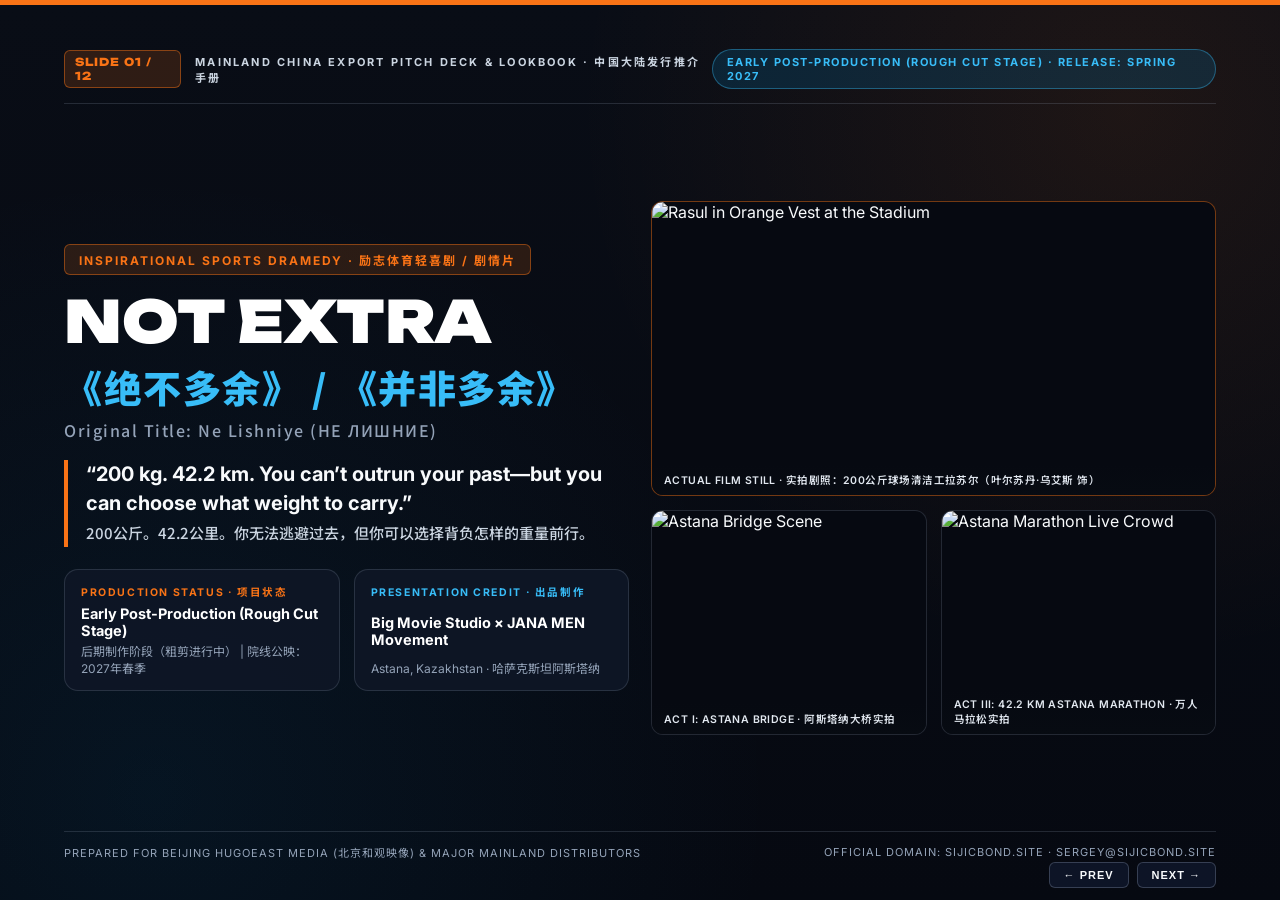
==== commit bec37bfd: "Update NOT_EXTRA_CHINA_PITCH_DECK.pdf for Beijing Hugoeast Media (北京和观映像) with 1080p film stills" ====
--- a/NOT_EXTRA_CHINA_PITCH_DECK.html
+++ b/NOT_EXTRA_CHINA_PITCH_DECK.html
@@ -3,16 +3,15 @@
 <head>
 <meta charset="UTF-8">
 <meta name="viewport" content="width=device-width, initial-scale=1.0">
-<title>NOT EXTRA / 《绝不多余》 — Mainland China Export Pitch Deck & Lookbook</title>
+<title>NOT EXTRA / 《绝不多余》 / 《并非多余》 — Mainland China Export Pitch Deck</title>
 <link rel="preconnect" href="https://fonts.googleapis.com">
 <link rel="preconnect" href="https://fonts.gstatic.com" crossorigin>
 <link href="https://fonts.googleapis.com/css2?family=Inter:wght@300;400;500;600;700;800&family=Noto+Sans+SC:wght@400;500;700;900&family=Unbounded:wght@600;700;800;900&display=swap" rel="stylesheet">
 <style>
   :root {
     --bg-deep: #070B12;
-    --bg-card: rgba(15, 23, 38, 0.88);
-    --border-subtle: rgba(148, 163, 184, 0.18);
-    --border-accent: rgba(249, 115, 22, 0.45);
+    --bg-card: rgba(15, 23, 38, 0.9);
+    --border-subtle: rgba(148, 163, 184, 0.2);
     --orange: #F97316;
     --blue: #0284C7;
     --sky: #38BDF8;
@@ -48,7 +47,7 @@
     inset: 0;
     width: 100%;
     height: 100%;
-    padding: 46px 68px 42px 68px;
+    padding: 44px 64px 40px 64px;
     display: none;
     flex-direction: column;
     justify-content: space-between;
@@ -63,7 +62,6 @@
     display: flex;
   }
 
-  /* Slide Header */
   .slide-header {
     display: flex;
     align-items: center;
@@ -95,7 +93,7 @@
     font-size: 11px;
     font-weight: 700;
     text-transform: uppercase;
-    letter-spacing: 2.5px;
+    letter-spacing: 2.2px;
     color: #CBD5E1;
   }
 
@@ -111,19 +109,18 @@
     color: var(--sky);
   }
 
-  /* Main Slide Body */
   .slide-body {
     flex: 1;
     display: flex;
     flex-direction: column;
     justify-content: center;
-    padding: 20px 0;
+    padding: 18px 0;
     min-height: 0;
   }
 
   h1 {
     font-family: 'Unbounded', 'Noto Sans SC', sans-serif;
-    font-size: 62px;
+    font-size: 58px;
     font-weight: 900;
     line-height: 1.05;
     letter-spacing: -0.5px;
@@ -133,7 +130,7 @@
 
   h2 {
     font-family: 'Unbounded', 'Noto Sans SC', sans-serif;
-    font-size: 30px;
+    font-size: 28px;
     font-weight: 800;
     line-height: 1.18;
     color: #FFFFFF;
@@ -147,21 +144,20 @@
     font-weight: 600;
     color: var(--sky);
     letter-spacing: 1px;
-    margin-bottom: 18px;
-  }
-
-  /* Grids & Cards */
+    margin-bottom: 16px;
+  }
+
   .grid-2 {
     display: grid;
     grid-template-columns: 1fr 1fr;
-    gap: 26px;
+    gap: 24px;
     align-items: stretch;
   }
 
   .grid-12 {
     display: grid;
     grid-template-columns: repeat(12, 1fr);
-    gap: 24px;
+    gap: 22px;
     align-items: stretch;
   }
 
@@ -189,45 +185,37 @@
     background: var(--bg-card);
     border: 1px solid var(--border-subtle);
     border-radius: 14px;
-    padding: 20px 22px;
+    padding: 18px 20px;
     display: flex;
     flex-direction: column;
     justify-content: space-between;
   }
 
-  .card-orange {
-    border-left: 4px solid var(--orange);
-  }
-
-  .card-blue {
-    border-left: 4px solid var(--blue);
-  }
-
-  .card-gold {
-    border-left: 4px solid var(--gold);
-  }
+  .card-orange { border-left: 4px solid var(--orange); }
+  .card-blue { border-left: 4px solid var(--blue); }
+  .card-gold { border-left: 4px solid var(--gold); }
 
   .card-tag {
     font-size: 10.5px;
     font-weight: 700;
     text-transform: uppercase;
-    letter-spacing: 1.8px;
+    letter-spacing: 1.6px;
     color: var(--orange);
     margin-bottom: 6px;
   }
 
   .card h3 {
     font-family: 'Unbounded', 'Noto Sans SC', sans-serif;
-    font-size: 16px;
+    font-size: 15.5px;
     font-weight: 700;
     color: #FFFFFF;
-    margin-bottom: 8px;
+    margin-bottom: 6px;
     line-height: 1.3;
   }
 
   .card p {
-    font-size: 13.5px;
-    line-height: 1.55;
+    font-size: 13px;
+    line-height: 1.54;
     color: #CBD5E1;
   }
 
@@ -236,16 +224,16 @@
     padding-top: 8px;
     border-top: 1px solid rgba(148, 163, 184, 0.14);
     font-family: 'Noto Sans SC', sans-serif;
-    font-size: 12.5px;
-    line-height: 1.5;
+    font-size: 12px;
+    line-height: 1.48;
     color: #94A3B8;
   }
 
   .img-box {
-    border-radius: 14px;
+    border-radius: 12px;
     overflow: hidden;
     border: 1px solid var(--border-subtle);
-    background: #05070B;
+    background: #060911;
     position: relative;
   }
 
@@ -253,7 +241,19 @@
     width: 100%;
     height: 100%;
     object-fit: cover;
+    object-position: center center;
     display: block;
+  }
+
+  .img-box img.portrait-top {
+    object-fit: cover;
+    object-position: top center;
+  }
+
+  .img-box img.portrait-contain {
+    object-fit: contain;
+    object-position: top center;
+    background: #090D16;
   }
 
   .img-caption {
@@ -261,15 +261,14 @@
     bottom: 0;
     left: 0;
     right: 0;
-    padding: 10px 14px;
-    background: linear-gradient(to top, rgba(7, 11, 18, 0.95), rgba(7, 11, 18, 0.4), transparent);
-    font-size: 11px;
+    padding: 8px 12px;
+    background: linear-gradient(to top, rgba(7, 11, 18, 0.95), rgba(7, 11, 18, 0.55), transparent);
+    font-size: 10.5px;
     font-weight: 600;
     color: #E2E8F0;
-    letter-spacing: 0.5px;
-  }
-
-  /* Slide Footer */
+    letter-spacing: 0.4px;
+  }
+
   .slide-footer {
     display: flex;
     align-items: center;
@@ -282,11 +281,10 @@
     flex-shrink: 0;
   }
 
-  /* Controls */
   .nav-controls {
     position: fixed;
-    bottom: 14px;
-    right: 68px;
+    bottom: 12px;
+    right: 64px;
     z-index: 100;
     display: flex;
     gap: 8px;
@@ -349,46 +347,57 @@
         <span class="slide-num-pill">SLIDE 01 / 12</span>
         <span class="eyebrow">MAINLAND CHINA EXPORT PITCH DECK & LOOKBOOK · 中国大陆发行推介手册</span>
       </div>
-      <span class="header-badge">EARLY POST-PRODUCTION (ROUGH CUT) · RELEASE: SPRING 2027</span>
+      <span class="header-badge">EARLY POST-PRODUCTION (ROUGH CUT STAGE) · RELEASE: SPRING 2027</span>
     </div>
 
     <div class="slide-body">
       <div class="grid-12" style="align-items: center;">
-        <div class="col-7">
-          <div style="display:inline-block; padding:6px 14px; border-radius:6px; background:rgba(249,115,22,0.15); border:1px solid rgba(249,115,22,0.45); color:#F97316; font-size:12px; font-weight:700; letter-spacing:2px; text-transform:uppercase; margin-bottom:18px;">
+        <div class="col-6">
+          <div style="display:inline-block; padding:6px 14px; border-radius:6px; background:rgba(249,115,22,0.15); border:1px solid rgba(249,115,22,0.45); color:#F97316; font-size:12px; font-weight:700; letter-spacing:2px; text-transform:uppercase; margin-bottom:16px;">
             INSPIRATIONAL SPORTS DRAMEDY · 励志体育轻喜剧 / 剧情片
           </div>
           <h1>NOT EXTRA</h1>
-          <div style="font-family:'Noto Sans SC', sans-serif; font-size:44px; font-weight:900; color:#38BDF8; letter-spacing:2px; margin:6px 0 10px 0;">
-            《绝不多余》 <span style="font-size:20px; font-weight:500; color:#94A3B8;">(Original Title: НЕ ЛИШНИЕ / Ne Lishniye)</span>
-          </div>
-
-          <p style="font-size:22px; font-weight:700; line-height:1.45; color:#F8FAFC; margin:22px 0; padding-left:18px; border-left:4px solid #F97316;">
+          <div style="font-family:'Noto Sans SC', sans-serif; font-size:38px; font-weight:900; color:#38BDF8; letter-spacing:1.5px; margin:8px 0 12px 0;">
+            《绝不多余》 / 《并非多余》
+            <div style="font-size:16px; font-weight:500; color:#94A3B8; margin-top:4px;">Original Title: Ne Lishniye (НЕ ЛИШНИЕ)</div>
+          </div>
+
+          <p style="font-size:20px; font-weight:700; line-height:1.45; color:#F8FAFC; margin:18px 0; padding-left:18px; border-left:4px solid #F97316;">
             “200 kg. 42.2 km. You can’t outrun your past—but you can choose what weight to carry.”<br>
-            <span style="font-size:16px; font-weight:500; color:#CBD5E1; font-family:'Noto Sans SC', sans-serif;">
+            <span style="font-size:15px; font-weight:500; color:#CBD5E1; font-family:'Noto Sans SC', sans-serif;">
               200公斤。42.2公里。你无法逃避过去，但你可以选择背负怎样的重量前行。
             </span>
           </p>
 
-          <div class="grid-2" style="gap:14px; margin-top:26px;">
-            <div class="card" style="padding:14px 18px;">
+          <div class="grid-2" style="gap:14px; margin-top:22px;">
+            <div class="card" style="padding:14px 16px;">
               <div class="card-tag">PRODUCTION STATUS · 项目状态</div>
-              <div style="font-size:15px; font-weight:700; color:#FFF;">Early Post-Production (Rough Cut Stage)</div>
-              <div style="font-size:12px; color:#94A3B8; margin-top:2px;">后期制作阶段（粗剪已完成） | 院线公映：2027年春季</div>
-            </div>
-            <div class="card" style="padding:14px 18px;">
+              <div style="font-size:14.5px; font-weight:700; color:#FFF;">Early Post-Production (Rough Cut Stage)</div>
+              <div style="font-size:12px; color:#94A3B8; margin-top:3px;">后期制作阶段（粗剪进行中） | 院线公映：2027年春季</div>
+            </div>
+            <div class="card" style="padding:14px 16px;">
               <div class="card-tag" style="color:#38BDF8;">PRESENTATION CREDIT · 出品制作</div>
-              <div style="font-size:15px; font-weight:700; color:#FFF;">Big Movie Studio × JANA MEN Movement</div>
-              <div style="font-size:12px; color:#94A3B8; margin-top:2px;">Astana, Kazakhstan · 哈萨克斯坦阿斯塔纳</div>
-            </div>
-          </div>
-        </div>
-
-        <div class="col-5">
-          <div class="img-box" style="height:560px; border-color:rgba(249,115,22,0.4);">
-            <img src="https://i.postimg.cc/xT8z85KR/n.jpg" alt="NOT EXTRA Official Key Art">
+              <div style="font-size:14.5px; font-weight:700; color:#FFF;">Big Movie Studio × JANA MEN Movement</div>
+              <div style="font-size:12px; color:#94A3B8; margin-top:3px;">Astana, Kazakhstan · 哈萨克斯坦阿斯塔纳</div>
+            </div>
+          </div>
+        </div>
+
+        <div class="col-6" style="display:flex; flex-direction:column; gap:14px;">
+          <div class="img-box" style="height:295px; border-color:rgba(249,115,22,0.45);">
+            <img src="./public/stills/still_stadium_vest.jpg" alt="Rasul in Orange Vest at the Stadium">
             <div class="img-caption">
-              OFFICIAL KEY ART · 《绝不多余》概念海报 — 200 KG TO 42.2 KM MARATHON
+              ACTUAL FILM STILL · 实拍剧照：200公斤球场清洁工拉苏尔（叶尔苏丹·乌艾斯 饰）
+            </div>
+          </div>
+          <div class="grid-2" style="gap:14px; height:225px;">
+            <div class="img-box" style="height:100%;">
+              <img src="./public/stills/still_bridge_rasul.jpg" alt="Astana Bridge Scene">
+              <div class="img-caption">ACT I: ASTANA BRIDGE · 阿斯塔纳大桥实拍</div>
+            </div>
+            <div class="img-box" style="height:100%;">
+              <img src="./public/stills/still_astana_marathon_crowd.jpg" alt="Astana Marathon Live Crowd">
+              <div class="img-caption">ACT III: 42.2 KM ASTANA MARATHON · 万人马拉松实拍</div>
             </div>
           </div>
         </div>
@@ -396,7 +405,7 @@
     </div>
 
     <div class="slide-footer">
-      <span>PREPARED FOR BEIJING HUGOEAST MEDIA & MAJOR MAINLAND DISTRIBUTORS</span>
+      <span>PREPARED FOR BEIJING HUGOEAST MEDIA (北京和观映像) & MAJOR MAINLAND DISTRIBUTORS</span>
       <span>OFFICIAL DOMAIN: SIJICBOND.SITE · SERGEY@SIJICBOND.SITE</span>
     </div>
   </section>
@@ -417,31 +426,31 @@
 
       <div class="grid-12" style="gap:24px;">
         <div class="col-7" style="display:flex; flex-direction:column; gap:18px;">
-          <div class="card card-orange" style="padding:24px;">
+          <div class="card card-orange" style="padding:22px;">
             <div class="card-tag">OFFICIAL LOGLINE · 一句话故事梗概</div>
-            <p style="font-size:17.5px; font-weight:600; color:#FFFFFF; line-height:1.58;">
+            <p style="font-size:16.5px; font-weight:600; color:#FFFFFF; line-height:1.56;">
               A 200-kg invisible stadium janitor accidentally causes a runner’s death, steals his identity, enters a strict weight-loss camp to run the Astana Marathon, and discovers his “hero” was a con man—ultimately running not to impersonate a dead man, but to save a life and reclaim his own soul.
             </p>
-            <div class="zh-note" style="font-size:14px; color:#E2E8F0;">
+            <div class="zh-note" style="font-size:13.5px; color:#E2E8F0;">
               一名体重200公斤、在体育场被视作“透明人”的清洁工，在一起意外中导致一名马拉松跑者身亡。为了赎罪，他冒用逝者身份进入严苛的减重训练营，备战阿斯塔纳全程马拉松。当他发现自己崇拜的“人生导师”其实是个骗子时，他决定不再活在别人的谎言里——而是为了挽救一条生命、赢回自己的尊严而跑完全程。
             </div>
           </div>
 
-          <div class="card card-blue" style="padding:24px;">
+          <div class="card card-blue" style="padding:22px;">
             <div class="card-tag" style="color:#38BDF8;">HIGH-CONCEPT MARKET HOOK · 商业类型融合定位</div>
-            <p style="font-size:16.5px; font-weight:600; color:#F8FAFC; line-height:1.55;">
+            <p style="font-size:16px; font-weight:600; color:#F8FAFC; line-height:1.54;">
               The emotional weight-loss transformation of <strong style="color:#F97316;">“YOLO” (《热辣滚烫》)</strong> meets the gripping redemption arc of <strong style="color:#38BDF8;">“The Whale” (《鲸》)</strong> and the kinetic underdog drive of classic <strong style="color:#EAB308;">Hong Kong action cinema</strong>.
             </p>
-            <div class="zh-note" style="font-size:13.5px; color:#CBD5E1;">
+            <div class="zh-note" style="font-size:13px; color:#CBD5E1;">
               兼具《热辣滚烫》真实燃魂的蜕变共鸣、《鲸》直击人心的救赎深度，以及黄金时代香港动作电影的草根逆袭热血感。温暖励志、笑泪交织，极具大众院线破圈潜力。
             </div>
           </div>
         </div>
 
-        <div class="col-5" style="display:flex; flex-direction:column; gap:18px;">
-          <div class="img-box" style="height:265px;">
-            <img src="https://i.postimg.cc/fL7x7bLr/peremeny.png" alt="Transformation Concept">
-            <div class="img-caption">EMOTIONAL SPORTS DRAMEDY · 温暖热血的蜕变之旅</div>
+        <div class="col-5" style="display:flex; flex-direction:column; gap:16px;">
+          <div class="img-box" style="height:270px;">
+            <img src="./public/stills/still_rasul_aitym_camp.jpg" alt="Rasul and Mentor Aitym at the Camp">
+            <div class="img-caption">ACTUAL FILM STILL · 拉苏尔初入“绝不多余”减重训练营直面导师艾特姆</div>
           </div>
 
           <div class="grid-2" style="gap:14px; flex:1;">
@@ -461,7 +470,7 @@
     </div>
 
     <div class="slide-footer">
-      <span>NOT EXTRA / 《绝不多余》 — LOGLINE & HIGH-CONCEPT HOOK</span>
+      <span>NOT EXTRA / 《绝不多余》 / 《并非多余》 — LOGLINE & HIGH-CONCEPT HOOK</span>
       <span>BIG MOVIE STUDIO · SIJICBOND.SITE</span>
     </div>
   </section>
@@ -480,54 +489,51 @@
       <h2>WHY THIS STORY RESONATES IN MAINLAND CHINA</h2>
       <div class="zh-sub">跨越国界的情感公约数：自律重塑尊严 × 黄金年代港片精神图腾</div>
 
-      <div class="grid-2" style="gap:24px; margin-bottom:20px;">
-        <div class="card card-orange" style="padding:26px;">
-          <div class="card-tag">01 · UNIVERSAL EMOTIONAL CORE · 国民级情感共鸣</div>
-          <h3>Rebuilding Self-Worth Through Physical Discipline</h3>
-          <p style="font-size:14.5px; margin-bottom:10px;">
-            In <strong>NOT EXTRA</strong>, severe obesity is portrayed not as a punchline, but as emotional armor built around childhood trauma and silent shame. Through grueling athletic discipline, brotherhood, and honest self-reflection, our protagonist learns to love and respect himself.
-          </p>
-          <p style="font-size:14.5px;">
-            This mirrors the exact psychological and inspirational wave that propelled <strong>“YOLO” (《热辣滚烫》)</strong> to a RMB 3.4+ billion box-office phenomenon in China: <em>“You only live once—win just once for yourself.”</em>
-          </p>
-          <div class="zh-note" style="font-size:13px; color:#E2E8F0;">
-            <strong>与《热辣滚烫》同频的励志内核：</strong>影片将肥胖刻画为抵御童年创伤的“心理盔甲”。男主角通过极限体能训练与团队互助重拾人格尊严，完美契合当代中国年轻观众“为自己赢一次”的强烈情感诉求。
-          </div>
-        </div>
-
-        <div class="card card-gold" style="padding:26px;">
-          <div class="card-tag" style="color:#EAB308;">02 · HONG KONG GOLDEN ERA DNA · 黄金港片文化密码</div>
-          <h3>1980s Jackie Chan & Bruce Lee as the Moral Compass</h3>
-          <p style="font-size:14.5px; margin-bottom:10px;">
-            Inside Rasul’s cramped under-stadium room, faded posters of <strong>Jackie Chan (成龙)</strong> and <strong>Bruce Lee (李小龙)</strong> cover the concrete walls. Likewise, the training diary that guides Rasul is filled with classic aphorisms from 1980s Hong Kong martial arts cinema (“Be like water”, “Get up one more time than you fall”).
-          </p>
-          <p style="font-size:14.5px;">
-            For Chinese audiences, this creates an immediate, heartwarming cultural bridge—showing how classic Chinese-language cinema inspired a generation across Central Asia to never surrender.
-          </p>
-          <div class="zh-note" style="font-size:13px; color:#E2E8F0;">
-            <strong>天然的中国文化亲近感：</strong>男主角房间贴满成龙与李小龙的海报，日记本中的武道哲学成为支撑他跑完马拉松的精神信仰。这一设定能瞬间唤醒中国观众的集体记忆与文化自豪感。
-          </div>
-        </div>
-      </div>
-
-      <div class="grid-3" style="gap:18px;">
-        <div class="card" style="padding:16px 20px;">
-          <div class="card-tag" style="color:#38BDF8;">FAMILY & RECONCILIATION · 亲情和解</div>
-          <p style="font-size:13px;">Father-daughter forgiveness (Artyom & Yulia) and maternal warmth (Elvira) anchor the third-act climax in traditional family values.</p>
-        </div>
-        <div class="card" style="padding:16px 20px;">
-          <div class="card-tag" style="color:#38BDF8;">COLLECTIVE BROTHERHOOD · 集体互助精神</div>
-          <p style="font-size:13px;">The JANA MEN camp celebrates camaraderie, mutual support, and collective resilience—uplifting, positive social energy (正能量).</p>
-        </div>
-        <div class="card" style="padding:16px 20px;">
-          <div class="card-tag" style="color:#38BDF8;">BELT & ROAD NEIGHBORS · 丝路光影纽带</div>
-          <p style="font-size:13px;">Set in modern Astana, offering Chinese moviegoers a fresh, visually striking, yet culturally familiar neighbor-country story.</p>
+      <div class="grid-2" style="gap:24px; margin-bottom:18px;">
+        <div class="card card-orange" style="padding:22px;">
+          <div>
+            <div class="card-tag">01 · UNIVERSAL EMOTIONAL CORE · 国民级情感共鸣</div>
+            <h3>Rebuilding Self-Worth Through Physical Discipline</h3>
+            <p style="font-size:13.5px; margin-bottom:10px;">
+              In <strong>NOT EXTRA</strong>, severe obesity is portrayed not as a punchline, but as emotional armor built around childhood trauma and silent shame. Through grueling athletic discipline, brotherhood, and honest self-reflection, our protagonist learns to love and respect himself.
+            </p>
+            <p style="font-size:13.5px;">
+              This mirrors the exact psychological and inspirational wave that propelled <strong>“YOLO” (《热辣滚烫》)</strong> to a RMB 3.4+ billion box-office phenomenon in China: <em>“You only live once—win just once for yourself.”</em>
+            </p>
+          </div>
+          <div class="img-box" style="height:155px; margin-top:12px;">
+            <img src="./public/stills/still_camp_dining.jpg" alt="Camp Brotherhood Scene">
+            <div class="img-caption">ACTUAL FILM STILL · 训练营伙伴互助与严苛自律</div>
+          </div>
+          <div class="zh-note">
+            <strong>与《热辣滚烫》同频的励志内核：</strong>男主角通过极限体能训练与团队互助重拾人格尊严，完美契合中国年轻观众“为自己赢一次”的情感诉求。
+          </div>
+        </div>
+
+        <div class="card card-gold" style="padding:22px;">
+          <div>
+            <div class="card-tag" style="color:#EAB308;">02 · HONG KONG GOLDEN ERA DNA · 黄金港片文化密码</div>
+            <h3>1980s Jackie Chan & Bruce Lee as the Moral Compass</h3>
+            <p style="font-size:13.5px; margin-bottom:10px;">
+              Inside Rasul’s cramped under-stadium room, faded posters of <strong>Jackie Chan (成龙)</strong> and <strong>Bruce Lee (李小龙)</strong> cover the concrete walls. Likewise, the training diary that guides Rasul is filled with classic aphorisms from 1980s Hong Kong martial arts cinema (“Be like water”, “Don’t wait for change—create change”).
+            </p>
+            <p style="font-size:13.5px;">
+              For Chinese audiences, this creates an immediate, heartwarming cultural bridge—showing how classic Chinese-language cinema inspired a generation across Central Asia to never surrender.
+            </p>
+          </div>
+          <div class="img-box" style="height:155px; margin-top:12px;">
+            <img src="./public/stills/still_room_posters_80s.jpg" alt="Rasul in Room with 1980s Action Posters">
+            <div class="img-caption">ACTUAL FILM STILL · 拉苏尔贴满80年代动作片海报的球场储物间</div>
+          </div>
+          <div class="zh-note">
+            <strong>天然的中国文化亲近感：</strong>男主角房间贴满80年代经典海报，日记本中的成龙与李小龙武道哲学成为支撑他跑完马拉松的精神信仰。
+          </div>
         </div>
       </div>
     </div>
 
     <div class="slide-footer">
-      <span>NOT EXTRA / 《绝不多余》 — CULTURAL BRIDGE FOR MAINLAND CHINA</span>
+      <span>NOT EXTRA / 《绝不多余》 / 《并非多余》 — CULTURAL BRIDGE FOR MAINLAND CHINA</span>
       <span>POSITIVE SOCIAL ENERGY · 温暖励志 · 院线合家欢共鸣</span>
     </div>
   </section>
@@ -548,45 +554,45 @@
 
       <div class="grid-12" style="gap:24px;">
         <div class="col-6">
-          <div class="card card-orange" style="height:100%; padding:24px;">
+          <div class="card card-orange" style="height:100%; padding:22px;">
             <div>
               <div class="card-tag">USP 01 · REAL PHYSICAL TRANSFORMATION · 真实身体蜕变</div>
-              <h3 style="font-size:20px;">Lead Actor Inside the Real JANA MEN Boot Camp</h3>
-              <p style="font-size:14.5px; margin-bottom:14px;">
+              <h3 style="font-size:19px;">Lead Actor Inside the Real JANA MEN Boot Camp</h3>
+              <p style="font-size:14px; margin-bottom:12px;">
                 Lead actor <strong>Ersultan Uais</strong> underwent an actual, medically supervised weight-loss and athletic conditioning regimen inside the real <strong>JANA MEN</strong> rehabilitation camp during production.
               </p>
-              <p style="font-size:14.5px; margin-bottom:14px;">
-                There are no fake CGI cheats for the core emotional journey: every drop of sweat, heavy breath, muscle tremor, and physical milestone on screen is 100% authentic, supported by real JANA MEN alumni who collectively shed over <strong>1,500+ kg</strong>.
+              <p style="font-size:14px; margin-bottom:12px;">
+                There are no fake fat-suit CGI cheats for the core emotional journey: every drop of sweat, heavy breath, muscle tremor, and physical milestone on screen is 100% authentic, supported by real JANA MEN alumni who collectively shed over <strong>1,500+ kg</strong>.
               </p>
             </div>
-            <div class="img-box" style="height:210px; margin-top:10px;">
-              <img src="https://i.postimg.cc/d02H7vr5/Rasul-kast.png" alt="Lead Actor Ersultan Uais">
-              <div class="img-caption">ERSULTAN UAIS AS RASUL — AUTHENTIC PHYSICAL COMMITMENT</div>
+            <div class="img-box" style="height:225px; margin-top:8px;">
+              <img src="./public/stills/still_janamen_orange_lineup.jpg" alt="Real JANA MEN Camp Lineup">
+              <div class="img-caption">ACTUAL FILM STILL · 男主角叶尔苏丹·乌艾斯与 JANA MEN 真实减重学员实拍</div>
             </div>
             <div class="zh-note">
-              <strong>真实减重实录：</strong>男主角叶尔苏丹·乌艾斯在医学监督下进入真实的 JANA MEN 训练营进行体能重塑，片中队友均为真实减重成功者（累计减重超1500公斤），呈现极致的纪实震撼感。
+              <strong>真实减重实录：</strong>男主角叶尔苏丹·乌艾斯在医学监督下进入真实的 JANA MEN 训练营进行体能重塑，片中队友均为真实减重成功者（累计减重超1500公斤）。
             </div>
           </div>
         </div>
 
         <div class="col-6">
-          <div class="card card-blue" style="height:100%; padding:24px;">
+          <div class="card card-blue" style="height:100%; padding:22px;">
             <div>
               <div class="card-tag" style="color:#38BDF8;">USP 02 · LIVE MARATHON CLIMAX · 万人马拉松实景拍摄</div>
-              <h3 style="font-size:20px;">Filmed Live Inside the Official Astana Marathon</h3>
-              <p style="font-size:14.5px; margin-bottom:14px;">
+              <h3 style="font-size:19px;">Filmed Live Inside the Official Astana Marathon</h3>
+              <p style="font-size:14px; margin-bottom:12px;">
                 Rather than staging a small crowd on a closed backlot, the entire Third-Act climax was embedded directly into the live <strong>Astana Marathon</strong> among <strong>thousands of real runners</strong>.
               </p>
-              <p style="font-size:14.5px; margin-bottom:14px;">
+              <p style="font-size:14px; margin-bottom:12px;">
                 Multi-camera Steadicam and DJI Ronin 4D units ran alongside the actors inside the actual race stream—delivering breathtaking big-screen scale, kinetic urgency, and documentary-level immersion.
               </p>
             </div>
-            <div class="img-box" style="height:210px; margin-top:10px;">
-              <img src="https://i.postimg.cc/kM2w6vnj/Krosovki.png" alt="Live Marathon Filming">
-              <div class="img-caption">42.2 KM LIVE RACE CAPTURE — THOUSANDS OF REAL RUNNERS ON SCREEN</div>
+            <div class="img-box" style="height:225px; margin-top:8px;">
+              <img src="./public/stills/still_astana_marathon_crowd.jpg" alt="Live Astana Marathon Crowd">
+              <div class="img-caption">ACTUAL FILM STILL · 阿斯塔纳官方马拉松数千名真实跑者实景航拍与跟拍</div>
             </div>
             <div class="zh-note">
-              <strong>真实现场大场面：</strong>第三幕高潮戏直接深入阿斯塔纳官方马拉松赛事，在数千名真实跑者洪流中完成实景跟拍，大银幕临场感与视听冲击力极强。
+              <strong>真实现场大场面：</strong>第三幕高潮戏直接深入阿斯塔纳官方马拉松赛事，在数千名真实跑者洪流中完成实景跟拍，大银幕临场感极强。
             </div>
           </div>
         </div>
@@ -594,7 +600,7 @@
     </div>
 
     <div class="slide-footer">
-      <span>NOT EXTRA / 《绝不多余》 — PRODUCTION USP</span>
+      <span>NOT EXTRA / 《绝不多余》 / 《并非多余》 — PRODUCTION USP</span>
       <span>100% AUTHENTIC SWEAT, SCALE & EMOTION</span>
     </div>
   </section>
@@ -613,16 +619,20 @@
       <h2>THREE-ACT DRAMATIC ARC</h2>
       <div class="zh-sub">从幽闭恐惧的地下储物间，到42.2公里终点线前的生命抉择</div>
 
-      <div class="grid-3" style="gap:22px; flex:1;">
-        <div class="card card-orange" style="padding:22px;">
-          <div>
+      <div class="grid-3" style="gap:20px; flex:1;">
+        <div class="card card-orange" style="padding:20px;">
+          <div>
+            <div class="img-box" style="height:145px; margin-bottom:12px;">
+              <img src="./public/stills/still_track_night.jpg" alt="Act I Night Track Tragedy">
+              <div class="img-caption">ACT I · 深夜跑道上的意外</div>
+            </div>
             <div class="card-tag">ACT I · THE INCITING TRAGEDY · 第一幕：意外与潜逃</div>
             <h3>The Bridge Mirage & The Fatal Track</h3>
-            <p style="margin-bottom:12px;">
-              The film opens with a sunlit dream of a lean athlete running over Astana’s bridge—before morphing into reality: <strong>Rasul</strong>, a 200-kg illiterate stadium janitor living in a claustrophobic room lined with Jackie Chan posters.
+            <p style="margin-bottom:8px;">
+              The film opens with a sunlit dream on Astana’s bridge before morphing into reality: <strong>Rasul</strong>, a 200-kg illiterate stadium janitor living in a claustrophobic room lined with Jackie Chan posters.
             </p>
             <p>
-              One night on the stadium track, marathon runner <strong>Artyom</strong> collapses from an asthma attack. Rushing to help, Rasul trips over his untied shoelaces and accidentally crushes Artyom’s inhaler. Panicked, Rasul takes Artyom’s backpack containing a screaming SOS heart-rate watch and a handwritten marathon training diary, fleeing to Astana.
+              At night on the stadium track, runner <strong>Artyom</strong> collapses from asthma. Rasul rushes to help, trips over his untied shoelaces, and accidentally crushes Artyom’s inhaler. Panicked, Rasul takes Artyom’s backpack, SOS watch, and training diary, fleeing to Astana.
             </p>
           </div>
           <div class="zh-note">
@@ -630,31 +640,39 @@
           </div>
         </div>
 
-        <div class="card card-blue" style="padding:22px;">
-          <div>
+        <div class="card card-blue" style="padding:20px;">
+          <div>
+            <div class="img-box" style="height:145px; margin-bottom:12px;">
+              <img src="./public/stills/still_elvira_shoelaces.jpg" alt="Act II Elvira and Rasul">
+              <div class="img-caption">ACT II · 艾尔薇拉教会拉苏尔系紧鞋带与识字</div>
+            </div>
             <div class="card-tag" style="color:#38BDF8;">ACT II · PURGATORY & BROTHERHOOD · 第二幕：淬炼与觉醒</div>
             <h3>The “Not Extra” Camp & Brass Scales</h3>
-            <p style="margin-bottom:12px;">
-              Assuming the alias “Sultan”, Rasul enters the strict <strong>“Not Extra” (JANA MEN)</strong> weight-loss camp led by mentor <strong>Aitym</strong> and administrator <strong>Elvira</strong>. When Rasul hides street food, Aitym confronts him with brass apothecary scales—placing 1 gram against a pastry to prove hidden fear weighs more than fat.
+            <p style="margin-bottom:8px;">
+              Assuming the alias “Sultan”, Rasul enters the strict <strong>“Not Extra” (JANA MEN)</strong> weight-loss camp led by mentor <strong>Aitym</strong> and administrator <strong>Elvira</strong>. Aitym confronts him with brass scales—proving hidden fear weighs more than fat.
             </p>
             <p>
-              Elvirashows Rasul his first maternal kindness, teaching him how to tie a secure double-knot and write his first letters. Through grueling workouts, fasting discipline, and brotherhood among the camp’s heavy men, Rasul breaks his physical and mental barriers.
-            </p>
-          </div>
-          <div class="zh-note">
-            <strong>第二幕：</strong>拉苏尔化名“苏丹”进入减重营。导师艾特姆用黄铜天平点醒他“内心的恐惧比脂肪更重”，管理员艾尔薇拉教会他系紧鞋带与识字写字，他在汗水与兄弟情中迎来蜕变。
-          </div>
-        </div>
-
-        <div class="card card-gold" style="padding:22px;">
-          <div>
+              Elvira shows Rasul his first maternal kindness, teaching him how to tie a secure double-knot and write his first letters. Through grueling workouts and brotherhood among the camp’s heavy men, Rasul breaks his physical and mental barriers.
+            </p>
+          </div>
+          <div class="zh-note">
+            <strong>第二幕：</strong>拉苏尔化名“苏丹”进入减重营。导师艾特姆点醒他“内心的恐惧比脂肪更重”，管理员艾尔薇拉教会他系紧鞋带与识字写字，他在汗水与兄弟情中迎来蜕变。
+          </div>
+        </div>
+
+        <div class="card card-gold" style="padding:20px;">
+          <div>
+            <div class="img-box" style="height:145px; margin-bottom:12px;">
+              <img src="./public/stills/still_finish_arch.jpg" alt="Act III Finish Arch">
+              <div class="img-caption">ACT III · 42.2公里终点拱门前的抉择</div>
+            </div>
             <div class="card-tag" style="color:#EAB308;">ACT III · THE 42.2 KM CHOICE · 第三幕：真相与救赎</div>
             <h3>Shattered Myth & The Finish Line</h3>
-            <p style="margin-bottom:12px;">
-              On the eve of the race, Artyom’s estranged daughter <strong>Yulia</strong> arrives and shatters Rasul’s idol: Artyom was actually a disgraced con man whose heroic diary was a fabrication written to win her forgiveness.
+            <p style="margin-bottom:8px;">
+              On the eve of the race, Artyom’s daughter <strong>Yulia</strong> arrives and shatters Rasul’s idol: Artyom was actually a disgraced con man whose heroic diary was a fabrication written to win her forgiveness.
             </p>
             <p>
-              Refusing to let the dream die, Rasul leaps from the camp roof in Artyom’s blue race jacket and enters the <strong>42.2 km Astana Marathon</strong>. Just 10 meters from the finish arch, Rasul overcomes his childhood trauma, turns his back on the finish line, and walks backward against the crowd to save Yulia from a fatal asthma attack with an inhaler—reclaiming his real name and soul.
+              Refusing to surrender, Rasul enters the <strong>42.2 km Astana Marathon</strong> under bib #261. Just 10 meters from the finish arch, Rasul turns his back on the finish line and walks backward against the crowd to save Yulia from a fatal asthma attack with an inhaler—reclaiming his own soul.
             </p>
           </div>
           <div class="zh-note">
@@ -665,7 +683,7 @@
     </div>
 
     <div class="slide-footer">
-      <span>NOT EXTRA / 《绝不多余》 — SYNOPSIS & THREE-ACT STRUCTURE</span>
+      <span>NOT EXTRA / 《绝不多余》 / 《并非多余》 — SYNOPSIS & THREE-ACT STRUCTURE</span>
       <span>SCREENPLAY BY KONSTANTIN MAYER & SERGEY BONDAREV</span>
     </div>
   </section>
@@ -677,7 +695,7 @@
         <span class="slide-num-pill">SLIDE 06 / 12</span>
         <span class="eyebrow">MAIN CHARACTERS & ENSEMBLE · 核心角色与演员阵容</span>
       </div>
-      <span class="header-badge">CHARACTER ARCS</span>
+      <span class="header-badge">CHARACTER ARCS & REAL CAST FACES</span>
     </div>
 
     <div class="slide-body">
@@ -685,14 +703,15 @@
       <div class="zh-sub">鲜活立体的群像塑造：每一个“多余的人”都值得被世界看见</div>
 
       <div class="grid-4" style="gap:18px; flex:1;">
-        <div class="card" style="padding:18px;">
-          <div>
-            <div class="img-box" style="height:175px; margin-bottom:14px;">
-              <img src="https://i.postimg.cc/d02H7vr5/Rasul-kast.png" alt="Rasul - Ersultan Uais">
+        <div class="card" style="padding:16px;">
+          <div>
+            <div class="img-box" style="height:190px; margin-bottom:12px;">
+              <img src="./public/stills/still_stadium_vest.jpg" class="portrait-top" alt="Rasul - Ersultan Uais">
+              <div class="img-caption">ERSULTAN UAIS · 叶尔苏丹·乌艾斯</div>
             </div>
             <div class="card-tag">PROTAGONIST · 男主角</div>
             <h3>Rasul / “Sultan”</h3>
-            <div style="font-size:12px; font-weight:700; color:#38BDF8; margin-bottom:8px;">Played by Ersultan Uais</div>
+            <div style="font-size:12px; font-weight:700; color:#38BDF8; margin-bottom:6px;">Played by Ersultan Uais</div>
             <p style="font-size:12.5px;">
               A 200-kg gentle giant and stadium janitor who locked his childhood trauma inside a fortress of weight. Stepping onto the marathon track under a borrowed name, he sheds his protective armor to find his true voice.
             </p>
@@ -702,14 +721,15 @@
           </div>
         </div>
 
-        <div class="card" style="padding:18px;">
-          <div>
-            <div class="img-box" style="height:175px; margin-bottom:14px;">
-              <img src="https://i.postimg.cc/PqpyDhYK/celovek.png" alt="Elvira - Guzel Zhan">
+        <div class="card" style="padding:16px;">
+          <div>
+            <div class="img-box" style="height:190px; margin-bottom:12px;">
+              <img src="./public/stills/still_elvira_office.jpg" class="portrait-top" alt="Elvira - Guzel Zhan">
+              <div class="img-caption">GUZEL ZHAN · 古泽尔·詹</div>
             </div>
             <div class="card-tag">FEMALE LEAD · 女主角</div>
             <h3>Elvira</h3>
-            <div style="font-size:12px; font-weight:700; color:#38BDF8; margin-bottom:8px;">Played by Guzel Zhan</div>
+            <div style="font-size:12px; font-weight:700; color:#38BDF8; margin-bottom:6px;">Played by Guzel Zhan</div>
             <p style="font-size:12.5px;">
               The strict, military-postured administrator of the “Not Extra” camp. Guarding her own unspoken personal grief, she becomes Rasul’s human anchor—teaching him to tie his shoelaces, read, and trust again.
             </p>
@@ -719,14 +739,15 @@
           </div>
         </div>
 
-        <div class="card" style="padding:18px;">
-          <div>
-            <div class="img-box" style="height:175px; margin-bottom:14px;">
-              <img src="https://i.postimg.cc/DZhTS3n7/Ajtym1.jpg" alt="Mentor Aitym - Aitym Zhakupov">
+        <div class="card" style="padding:16px;">
+          <div>
+            <div class="img-box" style="height:190px; margin-bottom:12px;">
+              <img src="./public/cast/aitym_zhakupov.png" class="portrait-top" alt="Mentor Aitym - Aitym Zhakupov">
+              <div class="img-caption">AITYM ZHAKUPOV · 艾特姆·贾库波夫</div>
             </div>
             <div class="card-tag">THE MENTOR · 精神导师</div>
             <h3>Mentor Aitym</h3>
-            <div style="font-size:12px; font-weight:700; color:#38BDF8; margin-bottom:8px;">Played by Aitym Zhakupov</div>
+            <div style="font-size:12px; font-weight:700; color:#38BDF8; margin-bottom:6px;">Played by Aitym Zhakupov</div>
             <p style="font-size:12.5px;">
               Real-life founder of the JANA MEN movement portraying himself. A relentless strategist of human willpower who strips away self-pity and performs “spiritual surgery” with his brass scales.
             </p>
@@ -736,16 +757,23 @@
           </div>
         </div>
 
-        <div class="card" style="padding:18px;">
-          <div>
-            <div class="img-box" style="height:175px; margin-bottom:14px;">
-              <img src="https://i.postimg.cc/jSzdSnkN/dnevnik.png" alt="Artyom & Yulia">
+        <div class="card" style="padding:16px;">
+          <div>
+            <div class="grid-2" style="gap:8px; height:190px; margin-bottom:12px;">
+              <div class="img-box" style="height:190px;">
+                <img src="./public/cast/mikhail_kalyuzhny.png" class="portrait-top" alt="Mikhail Kalyuzhny as Artyom">
+                <div class="img-caption">M. KALYUZHNY</div>
+              </div>
+              <div class="img-box" style="height:190px;">
+                <img src="./public/cast/zhasmin_begalinova.png" class="portrait-top" alt="Zhasmin Begalinova as Yulia">
+                <div class="img-caption">ZH. BEGALINOVA</div>
+              </div>
             </div>
             <div class="card-tag">CATALYST & LEGACY · 核心羁绊</div>
             <h3>Artyom & Yulia</h3>
-            <div style="font-size:12px; font-weight:700; color:#38BDF8; margin-bottom:8px;">Mikhail Kalyuzhny & Ensemble</div>
+            <div style="font-size:12px; font-weight:700; color:#38BDF8; margin-bottom:6px;">M. Kalyuzhny & Zh. Begalinova</div>
             <p style="font-size:12.5px;">
-              <strong>Artyom</strong> is the flawed ex-con runner whose diary sparks Rasul’s journey; <strong>Yulia</strong> is his estranged marathon-running daughter whose life Rasul ultimately saves at the finish line. Supported by Kazakh legends <strong>Dulyga Akmolda</strong>, <strong>Yerbolat Toguzakov</strong> & <strong>Anna Starchenko</strong>.
+              <strong>Artyom</strong> is the flawed ex-con runner whose diary sparks Rasul’s journey; <strong>Yulia</strong> is his estranged marathon-running daughter whose life Rasul saves at the finish line. Supported by Kazakh legends <strong>Dulyga Akmolda</strong> & <strong>Yerbolat Toguzakov</strong>.
             </p>
           </div>
           <div class="zh-note">
@@ -756,7 +784,7 @@
     </div>
 
     <div class="slide-footer">
-      <span>NOT EXTRA / 《绝不多余》 — MAIN CHARACTERS & ENSEMBLE</span>
+      <span>NOT EXTRA / 《绝不多余》 / 《并非多余》 — MAIN CHARACTERS & ENSEMBLE</span>
       <span>STARRING ERSULTAN UAIS, GUZEL ZHAN, MIKHAIL KALYUZHNY, DULYGA AKMOLDA, YERBOLAT TOGUZAKOV</span>
     </div>
   </section>
@@ -777,51 +805,51 @@
 
       <div class="grid-12" style="gap:24px;">
         <div class="col-6">
-          <div class="card card-orange" style="height:100%; padding:24px;">
+          <div class="card card-orange" style="height:100%; padding:22px;">
             <div>
               <div class="card-tag">01 · COLOR TIMELINE · 视觉色彩演进</div>
               <h3>From Brutalist Grey-Blue to Marathon Orange & Sky Blue</h3>
-              <p style="font-size:14px; margin-bottom:14px;">
+              <p style="font-size:13.5px; margin-bottom:10px;">
                 <strong>Act I (Isolation):</strong> Cold, desaturated slate-grey and industrial concrete (#090D16) inside the stadium bowels, punctured only by Rasul’s high-visibility orange janitor vest.
               </p>
-              <p style="font-size:14px; margin-bottom:14px;">
+              <p style="font-size:13.5px; margin-bottom:10px;">
                 <strong>Act II (Awakening):</strong> Warm kinetic pulses of JANA MEN orange (#F97316) and brass highlights inside the training center.
               </p>
-              <p style="font-size:14px;">
-                <strong>Act III (Liberation):</strong> Electric marathon blue (#0284C7) and open sunlit horizons as Rasul runs through the heart of modern Astana.
+              <p style="font-size:13.5px;">
+                <strong>Act III (Liberation):</strong> Electric marathon blue (#0284C7) and open sunlit horizons as Rasul runs under bib #261 through the heart of modern Astana.
               </p>
             </div>
-            <div class="grid-2" style="gap:12px; margin-top:14px;">
-              <div class="img-box" style="height:150px;">
-                <img src="https://i.postimg.cc/Z54244Kw/Kamorka2.jpg" alt="Act I Look">
-                <div class="img-caption">ACT I: COLD CONCRETE ISOLATION</div>
+            <div class="grid-2" style="gap:12px; margin-top:12px;">
+              <div class="img-box" style="height:165px;">
+                <img src="./public/stills/still_room_posters_80s.jpg" alt="Act I Cold Isolation Still">
+                <div class="img-caption">ACT I: BRUTALIST STADIUM ISOLATION</div>
               </div>
-              <div class="img-box" style="height:150px;">
-                <img src="https://i.postimg.cc/zXjjHmcf/finis.jpg" alt="Act III Look">
-                <div class="img-caption">ACT III: MARATHON HORIZON</div>
+              <div class="img-box" style="height:165px;">
+                <img src="./public/stills/still_rasul_bib261.jpg" alt="Act III Blue Marathon Jacket Still">
+                <div class="img-caption">ACT III: BIB #261 & OPEN HORIZON</div>
               </div>
             </div>
           </div>
         </div>
 
         <div class="col-6">
-          <div class="card card-blue" style="height:100%; padding:24px;">
+          <div class="card card-blue" style="height:100%; padding:22px;">
             <div>
               <div class="card-tag" style="color:#38BDF8;">02 · VISCERAL ASMR SOUNDSCAPE · 沉浸式声学景观</div>
               <h3>The Heartbeat & Breath as a Living Character</h3>
-              <p style="font-size:14px; margin-bottom:14px;">
+              <p style="font-size:13.5px; margin-bottom:10px;">
                 Designed by award-winning Sound Director <strong>Evgeny Fetisov</strong>, the film’s audio architecture places the audience directly inside a 200-kg body fighting for every meter:
               </p>
-              <p style="font-size:14px; margin-bottom:10px;">
-                • <strong>Biometric SOS Metronome:</strong> Artyom’s smartwatch alarm (155 → 185 BPM) drives the rhythmic editing pace of the training and marathon sequences.
+              <p style="font-size:13.5px; margin-bottom:8px;">
+                • <strong>Biometric SOS Metronome:</strong> Artyom’s smartwatch alarm (155 → 188 BPM) drives the rhythmic editing pace of the training and marathon sequences.
               </p>
-              <p style="font-size:14px;">
+              <p style="font-size:13.5px;">
                 • <strong>Tactile ASMR Detail:</strong> Heavy respiratory rhythms, shoelaces tightening, brass scales balancing, and rubber soles striking wet tartan.
               </p>
             </div>
-            <div class="img-box" style="height:150px; margin-top:14px;">
-              <img src="https://i.postimg.cc/GpC8BDZY/Whats-App-Image-2026-03-09-at-16.jpg" alt="Pulse 180 Smartwatch & Diary">
-              <div class="img-caption">180 BPM SOS TRACKER & TRAINING DIARY — RHYTHMIC ENGINE OF THE FILM</div>
+            <div class="img-box" style="height:165px; margin-top:12px;">
+              <img src="./public/stills/still_diary_watch.jpg" alt="Diary and Smartwatch Still from Film">
+              <div class="img-caption">ACTUAL FILM STILL · 实拍剧照：阿尔乔姆的手写训练日记与心率追踪器</div>
             </div>
           </div>
         </div>
@@ -829,7 +857,7 @@
     </div>
 
     <div class="slide-footer">
-      <span>NOT EXTRA / 《绝不多余》 — VISUAL LANGUAGE & SOUND DESIGN</span>
+      <span>NOT EXTRA / 《绝不多余》 / 《并非多余》 — VISUAL LANGUAGE & SOUND DESIGN</span>
       <span>4K CINEMA SCOPE · DOLBY 5.1 / ATMOS THEATRICAL MIX</span>
     </div>
   </section>
@@ -849,10 +877,11 @@
       <div class="zh-sub">集结独联体票房冠军编剧、资深国际制片人与真实社会运动创始人</div>
 
       <div class="grid-4" style="gap:18px; flex:1;">
-        <div class="card card-orange" style="padding:18px;">
-          <div>
-            <div class="img-box" style="height:170px; margin-bottom:12px;">
-              <img src="https://i.postimg.cc/DZhTS3n7/Ajtym1.jpg" alt="Aitym Zhakupov">
+        <div class="card card-orange" style="padding:16px;">
+          <div>
+            <div class="img-box" style="height:195px; margin-bottom:12px;">
+              <img src="./public/cast/aitym_zhakupov.png" class="portrait-top" alt="Aitym Zhakupov">
+              <div class="img-caption">AITYM ZHAKUPOV · 艾特姆·贾库波夫</div>
             </div>
             <div class="card-tag">GENERAL PRODUCER · 总制片人</div>
             <h3>Aitym Zhakupov</h3>
@@ -865,10 +894,11 @@
           </div>
         </div>
 
-        <div class="card card-blue" style="padding:18px;">
-          <div>
-            <div class="img-box" style="height:170px; margin-bottom:12px;">
-              <img src="https://i.postimg.cc/cJvYY3h6/IMAGE-FILE-CACHE-PROFILE-PROVIDER.gif" alt="Sergey Bondarev">
+        <div class="card card-blue" style="padding:16px;">
+          <div>
+            <div class="img-box" style="height:195px; margin-bottom:12px;">
+              <img src="./public/crew/sergey_bondarev.gif" class="portrait-contain" alt="Sergey Bondarev">
+              <div class="img-caption">SERGEY BONDAREV · 谢尔盖·邦达列夫</div>
             </div>
             <div class="card-tag" style="color:#38BDF8;">SHOWRUNNER & LEAD PRODUCER</div>
             <h3>Sergey Bondarev</h3>
@@ -881,10 +911,11 @@
           </div>
         </div>
 
-        <div class="card card-gold" style="padding:18px;">
-          <div>
-            <div class="img-box" style="height:170px; margin-bottom:12px;">
-              <img src="https://i.postimg.cc/j2SRwH6m/majer-konstantin.jpg" alt="Konstantin Mayer">
+        <div class="card card-gold" style="padding:16px;">
+          <div>
+            <div class="img-box" style="height:195px; margin-bottom:12px;">
+              <img src="./public/crew/konstantin_mayer.jpg" class="portrait-top" alt="Konstantin Mayer">
+              <div class="img-caption">KONSTANTIN MAYER · 康斯坦丁·迈耶</div>
             </div>
             <div class="card-tag" style="color:#EAB308;">CREATIVE PRODUCER & CO-WRITER</div>
             <h3>Konstantin Mayer</h3>
@@ -897,14 +928,16 @@
           </div>
         </div>
 
-        <div class="card" style="padding:18px; border-left:4px solid #10B981;">
-          <div>
-            <div class="grid-2" style="gap:8px; height:170px; margin-bottom:12px;">
-              <div class="img-box" style="height:170px;">
-                <img src="https://i.postimg.cc/pXMv5ZWC/Rezisser.jpg" alt="Rasul Sharafeddinov">
+        <div class="card" style="padding:16px; border-left:4px solid #10B981;">
+          <div>
+            <div class="grid-2" style="gap:8px; height:195px; margin-bottom:12px;">
+              <div class="img-box" style="height:195px;">
+                <img src="./public/crew/rasul_sharafeddinov.jpg" class="portrait-top" alt="Rasul Sharafeddinov">
+                <div class="img-caption">DIRECTOR</div>
               </div>
-              <div class="img-box" style="height:170px;">
-                <img src="https://i.postimg.cc/PJX1CRRL/600x900-(2).png" alt="Mikhail Siryanov">
+              <div class="img-box" style="height:195px;">
+                <img src="./public/crew/mikhail_siryanov.png" class="portrait-top" alt="Mikhail Siryanov">
+                <div class="img-caption">DP & PRODUCER</div>
               </div>
             </div>
             <div class="card-tag" style="color:#10B981;">DIRECTOR & DP / PRODUCER</div>
@@ -921,7 +954,7 @@
     </div>
 
     <div class="slide-footer">
-      <span>NOT EXTRA / 《绝不多余》 — KEY CREATIVE POWERHOUSE</span>
+      <span>NOT EXTRA / 《绝不多余》 / 《并非多余》 — KEY CREATIVE POWERHOUSE</span>
       <span>EXECUTIVE PRODUCER: BAKHYTZHAN KUNSHASHOVA · EDITOR: DANIIL MAYER</span>
     </div>
   </section>
@@ -938,22 +971,26 @@
 
     <div class="slide-body">
       <h2>FLAGSHIP ANTHEM & CHINA MARKETING ENGINE</h2>
-      <div class="zh-sub">经典金曲《Я это ты》(I Am You) 官方授权改编 × 中国区专属中文主题曲联动方案</div>
+      <div class="zh-sub">经典金曲《Я это ты》(I Am You / 《我是你》) 官方授权改编 × 中国区专属中文主题曲联动方案</div>
 
       <div class="grid-12" style="gap:24px;">
         <div class="col-5">
-          <div class="card card-blue" style="height:100%; padding:26px;">
+          <div class="card card-blue" style="height:100%; padding:24px;">
             <div>
               <div class="card-tag" style="color:#38BDF8;">01 · REFERENCE PROMO REEL NOTE · 粗剪样片说明</div>
-              <h3 style="font-size:20px;">3-Minute Chinese-Subtitled Assembly</h3>
-              <p style="font-size:14.5px; margin-bottom:14px;">
+              <h3 style="font-size:19px;">3-Minute Chinese-Subtitled Assembly</h3>
+              <p style="font-size:14px; margin-bottom:12px;">
                 The current <strong>3-minute promo reel with Chinese subtitles</strong> (provided for early buyer review) is an early <strong>rough-cut assembly</strong> utilizing temporary reference music (temp track) and pre-DI color.
               </p>
-              <p style="font-size:14.5px;">
+              <p style="font-size:14px;">
                 Final theatrical orchestral & electronic score, full CGI prologue morphing, and theatrical sound mixing are currently in active production for Spring 2027 delivery.
               </p>
             </div>
-            <div class="zh-note" style="font-size:13.5px; color:#E2E8F0;">
+            <div class="img-box" style="height:165px; margin-top:12px;">
+              <img src="./public/stills/still_aitym_mentor.jpg" alt="Rough Cut Reel Still">
+              <div class="img-caption">3-MIN CHINESE SUBTITLED ROUGH CUT · 3分钟中文字幕粗剪审片片段</div>
+            </div>
+            <div class="zh-note" style="font-size:13px; color:#E2E8F0;">
               <strong>关于当前3分钟中字推介片的重要说明：</strong>目前供买方审阅的3分钟中文字幕视频为早期粗剪片段（使用临时参考配乐 Temp Music），最终成片将配备全新原创交响电子配乐与完整视效调色。
             </div>
           </div>
@@ -963,9 +1000,9 @@
           <div class="card card-gold" style="height:100%; padding:26px;">
             <div>
               <div class="card-tag" style="color:#EAB308;">02 · FLAGSHIP SONG & CHINA STAR INTEGRATION · 旗舰主题曲与中文版特邀合制</div>
-              <h3 style="font-size:22px;">Official Rights Secured: Murat Nasyrov’s Iconic Hit “Ya Eto Ty” (“I Am You” / 《我是你》)</h3>
+              <h3 style="font-size:21px;">Official Rights Secured: Murat Nasyrov’s Iconic Hit “Ya Eto Ty” (“I Am You” / 《我是你》)</h3>
               <p style="font-size:14.5px; margin-bottom:14px;">
-                The production has officially secured the adaptation rights to legendary singer-songwriter <strong>Murat Nasyrov’s</strong> timeless hit <strong>“Ya Eto Ty” (《Я это ты》 / “I Am You”)</strong>—creating a soaring emotional anthem for the film’s climax.
+                The production has officially secured the adaptation rights to legendary singer-songwriter <strong>Murat Nasyrov’s</strong> timeless hit <strong>“Ya Eto Ty” (《Я это ты》 / “I Am You” / 《我是你》)</strong>—creating a soaring emotional anthem for the film’s climax.
               </p>
               <div style="padding:16px 18px; border-radius:12px; background:rgba(234,179,8,0.12); border:1px solid rgba(234,179,8,0.4); margin-bottom:12px;">
                 <div style="font-size:11px; font-weight:800; color:#EAB308; letter-spacing:1.5px; text-transform:uppercase; margin-bottom:6px;">
@@ -977,7 +1014,7 @@
               </div>
             </div>
             <div class="zh-note" style="font-size:13.5px; color:#E2E8F0;">
-              <strong>超级宣发引爆点：</strong>剧组已正式取得传奇金曲《Я это ты》（我是你）的官方改编权。我们为中国发行伙伴提供独家联合宣发机会——可特邀在中国拥有极高国民度的哈萨克斯坦国宝歌手<strong>迪玛希 (Dimash)</strong> 或中国一线歌手录制<strong>专属中文版/中哈合唱版主题曲</strong>，引爆全网音乐与短视频宣发。
+              <strong>超级宣发引爆点：</strong>剧组已正式取得传奇金曲《Я это ты》（《我是你》）的官方改编权。我们为中国发行伙伴提供独家联合宣发机会——可特邀在中国拥有极高国民度的哈萨克斯坦国宝歌手<strong>迪玛希 (Dimash)</strong> 或中国一线歌手录制<strong>专属中文版/中哈合唱版主题曲</strong>，引爆全网音乐与短视频宣发。
             </div>
           </div>
         </div>
@@ -985,7 +1022,7 @@
     </div>
 
     <div class="slide-footer">
-      <span>NOT EXTRA / 《绝不多余》 — MUSIC STRATEGY & CHINA CO-MARKETING</span>
+      <span>NOT EXTRA / 《绝不多余》 / 《并非多余》 — MUSIC STRATEGY & CHINA CO-MARKETING</span>
       <span>HIGH-IMPACT THEATRICAL PROMOTION FOR MAINLAND CHINA</span>
     </div>
   </section>
@@ -1004,24 +1041,24 @@
       <h2>POST-PRODUCTION & DELIVERY SCHEDULE</h2>
       <div class="zh-sub">清晰的后期制作节点，确保2027年春季全球及中国区高标准母带交付</div>
 
-      <div class="grid-3" style="gap:24px; margin-bottom:24px;">
-        <div class="card card-orange" style="padding:26px;">
+      <div class="grid-3" style="gap:24px; margin-bottom:22px;">
+        <div class="card card-orange" style="padding:24px;">
           <div class="card-tag">STAGE 01 · NOVEMBER 2026 · 2026年11月</div>
-          <h3 style="font-size:22px;">Rough Cut Assembly Review</h3>
-          <p style="font-size:14.5px; margin-bottom:14px;">
+          <h3 style="font-size:21px;">Rough Cut Assembly Review</h3>
+          <p style="font-size:14px; margin-bottom:14px;">
             • Principal photography 100% wrapped in Astana.<br>
-            • Full narrative Rough Cut assembly completed.<br>
+            • Full narrative Rough Cut assembly in active review.<br>
             • Private rough-cut screener & 3-minute Chinese-subtitled promo reel available for accredited Chinese buyers and partners.
           </p>
           <div class="zh-note">
-            <strong>2026年11月（当前阶段）：</strong>全片实景拍摄杀青，粗剪版本（Rough Cut）组装完成，向核心合作方开放内部审片与中字推介片段。
-          </div>
-        </div>
-
-        <div class="card card-blue" style="padding:26px;">
+            <strong>2026年11月（当前阶段 · 粗剪进行中）：</strong>全片实景拍摄杀青，粗剪版本（Rough Cut in Progress）进入内部审片阶段，向核心合作方开放中字推介片段。
+          </div>
+        </div>
+
+        <div class="card card-blue" style="padding:24px;">
           <div class="card-tag" style="color:#38BDF8;">STAGE 02 · WINTER 2026 / 2027 · 2026/27年冬季</div>
-          <h3 style="font-size:22px;">VFX, Score, DI & Sound Mix</h3>
-          <p style="font-size:14.5px; margin-bottom:14px;">
+          <h3 style="font-size:21px;">VFX, Score, DI & Sound Mix</h3>
+          <p style="font-size:14px; margin-bottom:14px;">
             • High-precision VFX morphing (Act I bridge sequence).<br>
             • Recording of original score & flagship “Ya Eto Ty” adaptation.<br>
             • DaVinci Resolve theatrical DI color grading.<br>
@@ -1032,10 +1069,10 @@
           </div>
         </div>
 
-        <div class="card card-gold" style="padding:26px;">
+        <div class="card card-gold" style="padding:24px;">
           <div class="card-tag" style="color:#EAB308;">STAGE 03 · SPRING 2027 (MAR – MAY) · 2027年春季</div>
-          <h3 style="font-size:22px;">Master Delivery & Release</h3>
-          <p style="font-size:14.5px; margin-bottom:14px;">
+          <h3 style="font-size:21px;">Master Delivery & Release</h3>
+          <p style="font-size:14px; margin-bottom:14px;">
             • Full delivery of unencrypted/encrypted <strong>4K DCP</strong>.<br>
             • Complete <strong>English & Simplified/Traditional Chinese subtitled masters</strong> and dialogue lists.<br>
             • Complete censorship & import documentation package.<br>
@@ -1051,7 +1088,7 @@
         <div>
           <div class="card-tag" style="margin-bottom:2px;">TECHNICAL DELIVERY SPECIFICATIONS · 技术交付标准</div>
           <div style="font-size:14px; color:#E2E8F0;">
-            <strong>Image:</strong> 4K (4096×1716) 2.39:1 Scope · 24 fps &nbsp;|&nbsp; <strong>Audio:</strong> 5.1 Surround & Dolby Atmos + Full M&E Stems (方便中文配音译制) &nbsp;|&nbsp; <strong>Runtime:</strong> ~110 min
+            <strong>Image:</strong> 4K (4096 x 1716) 2.39:1 Scope · 24 fps &nbsp;|&nbsp; <strong>Audio:</strong> 5.1 Surround & Dolby Atmos + Full M&E Stems (方便中文配音译制) &nbsp;|&nbsp; <strong>Runtime:</strong> ~110–115 min
           </div>
         </div>
         <span class="header-badge" style="background:rgba(16,185,129,0.2); border-color:#10B981; color:#34D399;">ON SCHEDULE FOR SPRING 2027</span>
@@ -1059,7 +1096,7 @@
     </div>
 
     <div class="slide-footer">
-      <span>NOT EXTRA / 《绝不多余》 — POST-PRODUCTION ROADMAP</span>
+      <span>NOT EXTRA / 《绝不多余》 / 《并非多余》 — POST-PRODUCTION ROADMAP</span>
       <span>FULL M&E STEMS & CHINESE SUBTITLED MASTERS GUARANTEED</span>
     </div>
   </section>
@@ -1083,13 +1120,13 @@
           <div>
             <div class="card-tag">01 · TERRITORIES & AVAILABLE RIGHTS · 授权区域与权利范围</div>
             <h3 style="font-size:21px; margin-bottom:14px;">All Rights Available for Greater China</h3>
-            <p style="font-size:14.5px; margin-bottom:12px;">
+            <p style="font-size:14px; margin-bottom:12px;">
               <strong>Territories Open:</strong><br>
               • Mainland China (中国大陆)<br>
               • Hong Kong SAR & Macau SAR (中国香港、中国澳门)<br>
               • Taiwan Region (中国台湾)
             </p>
-            <p style="font-size:14.5px;">
+            <p style="font-size:14px;">
               <strong>Available Windows & Channels:</strong><br>
               • <strong>Theatrical Rights (院线发行权):</strong> Quota / Revenue-sharing or Flat-fee import.<br>
               • <strong>Digital / VOD / SVOD / TV (新媒体与电视版权):</strong> Major Chinese streaming platforms & broadcast channels.<br>
@@ -1105,24 +1142,24 @@
           <div>
             <div class="card-tag" style="color:#38BDF8;">02 · FLEXIBLE DEAL STRUCTURES · 灵活务实的合作机制</div>
             <h3 style="font-size:21px; margin-bottom:14px;">Early Pre-Buy, Co-Distribution & MOU</h3>
-            <p style="font-size:14.5px; margin-bottom:12px;">
-              At the current <strong>Rough Cut stage</strong>, we welcome flexible commercial structures tailored for Chinese acquisition partners (including <strong>Beijing Hugoeast Media / 北京聚合影联</strong> and major mainland distributors):
-            </p>
-            <p style="font-size:14.5px; margin-bottom:12px;">
+            <p style="font-size:14px; margin-bottom:12px;">
+              At the current <strong>Rough Cut stage (粗剪进行中)</strong>, we welcome flexible commercial structures tailored for Chinese acquisition partners (specifically prepared for <strong>Beijing Hugoeast Media / 北京和观映像</strong> and major mainland distributors):
+            </p>
+            <p style="font-size:14px; margin-bottom:12px;">
               • <strong>Early Pre-Buy Agreement (早期预购协议):</strong> Preferential acquisition terms with input on Mandarin OST & localized cut.<br>
               • <strong>Co-Distribution / Strategic Partnership (联合发行):</strong> Joint festival launch and talent tour in China (featuring Aitym Zhakupov & cast).<br>
               • <strong>Memorandum of Understanding (MOU / 合作备忘录):</strong> Priority territory hold with immediate private Rough Cut screener access.
             </p>
           </div>
           <div class="zh-note">
-            <strong>粗剪阶段优先合作窗口：</strong>支持签订合作备忘录（MOU）、早期预购或中国区联合宣发。可配合中国发行方需求提供全套官方批片/引进文件及主创来华路演支持。
+            <strong>专为北京和观映像 (Beijing Hugoeast Media) 等核心伙伴开放优先合作窗口：</strong>支持签订合作备忘录（MOU）、早期预购或中国区联合宣发，提供全套官方引进申报材料及主创来华路演支持。
           </div>
         </div>
       </div>
     </div>
 
     <div class="slide-footer">
-      <span>NOT EXTRA / 《绝不多余》 — COMMERCIAL PARTNERSHIP & RIGHTS</span>
+      <span>NOT EXTRA / 《绝不多余》 / 《并非多余》 — COMMERCIAL PARTNERSHIP & RIGHTS</span>
       <span>CLEAN CHAIN OF TITLE · DIRECT FROM PRODUCTION STUDIO</span>
     </div>
   </section>
@@ -1138,55 +1175,61 @@
     </div>
 
     <div class="slide-body">
-      <div class="grid-12" style="gap:28px; align-items:center;">
+      <div class="grid-12" style="gap:26px; align-items:center;">
         <div class="col-7">
-          <div style="display:inline-block; padding:6px 14px; border-radius:6px; background:rgba(2,132,199,0.18); border:1px solid rgba(56,189,248,0.4); color:#38BDF8; font-size:12px; font-weight:700; letter-spacing:2px; text-transform:uppercase; margin-bottom:16px;">
+          <div style="display:inline-block; padding:6px 14px; border-radius:6px; background:rgba(2,132,199,0.18); border:1px solid rgba(56,189,248,0.4); color:#38BDF8; font-size:12px; font-weight:700; letter-spacing:2px; text-transform:uppercase; margin-bottom:14px;">
             BIG MOVIE STUDIO × IBA JANA MEN MOVEMENT
           </div>
-          <h2 style="font-size:38px; margin-bottom:10px;">LET’S BRING 《绝不多余》 TO CHINESE AUDIENCES</h2>
-          <p style="font-size:17px; color:#CBD5E1; line-height:1.6; margin-bottom:24px;">
-            We warmly invite Chinese distributors and acquisition executives to request the private <strong>Rough Cut Screener</strong>, the <strong>3-Minute Chinese-Subtitled Promo Reel</strong>, and the complete screenplay package.
+          <h2 style="font-size:34px; margin-bottom:10px;">LET’S BRING 《绝不多余》 / 《并非多余》 TO CHINA</h2>
+          <p style="font-size:16px; color:#CBD5E1; line-height:1.58; margin-bottom:20px;">
+            We warmly invite <strong>Beijing Hugoeast Media (北京和观映像)</strong> and Chinese acquisition executives to request the private <strong>Rough Cut Screener</strong>, the <strong>3-Minute Chinese-Subtitled Promo Reel</strong>, and the complete screenplay package.
           </p>
 
-          <div class="card card-orange" style="padding:26px;">
+          <div class="card card-orange" style="padding:24px;">
             <div class="card-tag">DIRECT EXECUTIVE CONTACT · 领衔制片人直联方式</div>
-            <h3 style="font-size:24px; margin-bottom:14px;">Sergey Bondarev · 谢尔盖·邦达列夫</h3>
-            <p style="font-size:15px; color:#E2E8F0; margin-bottom:16px;">
+            <h3 style="font-size:22px; margin-bottom:12px;">Sergey Bondarev · 谢尔盖·邦达列夫</h3>
+            <p style="font-size:14.5px; color:#E2E8F0; margin-bottom:14px;">
               <strong>Showrunner & Lead Producer</strong> — Big Movie Studio
             </p>
 
-            <div class="grid-2" style="gap:14px;">
-              <div style="background:rgba(7,11,18,0.75); padding:14px 16px; border-radius:10px; border:1px solid var(--border-subtle);">
-                <div style="font-size:10.5px; color:#94A3B8; text-transform:uppercase; letter-spacing:1.5px;">OFFICIAL CORPORATE EMAIL · 官方邮箱</div>
-                <div style="font-size:15px; font-weight:700; color:#F97316; margin-top:4px;">sergey@sijicbond.site</div>
-                <div style="font-size:13px; color:#CBD5E1; margin-top:2px;">sijicbond@gmail.com</div>
+            <div class="grid-2" style="gap:12px;">
+              <div style="background:rgba(7,11,18,0.75); padding:12px 14px; border-radius:10px; border:1px solid var(--border-subtle);">
+                <div style="font-size:10px; color:#94A3B8; text-transform:uppercase; letter-spacing:1.4px;">OFFICIAL CORPORATE EMAIL · 官方邮箱</div>
+                <div style="font-size:14.5px; font-weight:700; color:#F97316; margin-top:4px;">sergey@sijicbond.site</div>
+                <div style="font-size:12.5px; color:#CBD5E1; margin-top:2px;">sijicbond@gmail.com</div>
               </div>
 
-              <div style="background:rgba(7,11,18,0.75); padding:14px 16px; border-radius:10px; border:1px solid var(--border-subtle);">
-                <div style="font-size:10.5px; color:#94A3B8; text-transform:uppercase; letter-spacing:1.5px;">WECHAT / PHONE · 微信及电话联系</div>
-                <div style="font-size:15px; font-weight:700; color:#38BDF8; margin-top:4px;">+7 776 800 6262</div>
-                <div style="font-size:12px; color:#CBD5E1; margin-top:2px;">WeChat ID & Direct Line Available on Request</div>
+              <div style="background:rgba(7,11,18,0.75); padding:12px 14px; border-radius:10px; border:1px solid var(--border-subtle);">
+                <div style="font-size:10px; color:#94A3B8; text-transform:uppercase; letter-spacing:1.4px;">WECHAT / PHONE · 微信及电话联系</div>
+                <div style="font-size:14.5px; font-weight:700; color:#38BDF8; margin-top:4px;">+7 776 800 6262</div>
+                <div style="font-size:11.5px; color:#CBD5E1; margin-top:2px;">WeChat ID & Direct Line Available on Request</div>
               </div>
 
-              <div style="background:rgba(7,11,18,0.75); padding:14px 16px; border-radius:10px; border:1px solid var(--border-subtle);">
-                <div style="font-size:10.5px; color:#94A3B8; text-transform:uppercase; letter-spacing:1.5px;">OFFICIAL WEBSITE · 官方网站域名</div>
-                <div style="font-size:15px; font-weight:700; color:#FFFFFF; margin-top:4px;">sijicbond.site</div>
+              <div style="background:rgba(7,11,18,0.75); padding:12px 14px; border-radius:10px; border:1px solid var(--border-subtle);">
+                <div style="font-size:10px; color:#94A3B8; text-transform:uppercase; letter-spacing:1.4px;">OFFICIAL WEBSITE · 官方网站域名</div>
+                <div style="font-size:14.5px; font-weight:700; color:#FFFFFF; margin-top:4px;">sijicbond.site</div>
               </div>
 
-              <div style="background:rgba(7,11,18,0.75); padding:14px 16px; border-radius:10px; border:1px solid var(--border-subtle);">
-                <div style="font-size:10.5px; color:#94A3B8; text-transform:uppercase; letter-spacing:1.5px;">STUDIO HEADQUARTERS · 制片厂地址</div>
-                <div style="font-size:15px; font-weight:700; color:#FFFFFF; margin-top:4px;">Astana, Kazakhstan</div>
-                <div style="font-size:12px; color:#CBD5E1; margin-top:2px;">哈萨克斯坦 · 阿斯塔纳</div>
+              <div style="background:rgba(7,11,18,0.75); padding:12px 14px; border-radius:10px; border:1px solid var(--border-subtle);">
+                <div style="font-size:10px; color:#94A3B8; text-transform:uppercase; letter-spacing:1.4px;">STUDIO HEADQUARTERS · 制片厂地址</div>
+                <div style="font-size:14.5px; font-weight:700; color:#FFFFFF; margin-top:4px;">Astana, Kazakhstan</div>
+                <div style="font-size:11.5px; color:#CBD5E1; margin-top:2px;">哈萨克斯坦 · 阿斯塔纳</div>
               </div>
             </div>
           </div>
         </div>
 
-        <div class="col-5">
-          <div class="img-box" style="height:500px; border-color:rgba(56,189,248,0.4);">
-            <img src="https://i.postimg.cc/h4x3wFyB/Risunok1.png" alt="NOT EXTRA Lookbook Poster">
+        <div class="col-5" style="display:flex; flex-direction:column; gap:14px;">
+          <div class="img-box" style="height:245px; border-color:rgba(56,189,248,0.4);">
+            <img src="./public/stills/still_elvira_office.jpg" alt="Guzel Zhan as Elvira">
             <div class="img-caption">
-              NOT EXTRA / 《绝不多余》 — THEATRICAL RELEASE: SPRING 2027 (2027年春季)
+              ACTUAL FILM STILL · 女主角艾尔薇拉（古泽尔·詹 饰）实拍剧照
+            </div>
+          </div>
+          <div class="img-box" style="height:245px; border-color:rgba(249,115,22,0.4);">
+            <img src="./public/stills/still_finish_arch.jpg" alt="Astana Marathon Finish Arch">
+            <div class="img-caption">
+              NOT EXTRA / 《绝不多余》 / 《并非多余》 — SPRING 2027 (2027年春季)
             </div>
           </div>
         </div>
@@ -1195,7 +1238,7 @@
 
     <div class="slide-footer">
       <span>© 2026–2027 BIG MOVIE STUDIO & IBA JANA MEN MOVEMENT · ALL RIGHTS RESERVED</span>
-      <span>THANK YOU · 期待与中国合作伙伴携手共赢</span>
+      <span>THANK YOU · 期待与北京和观映像 (BEIJING HUGOEAST MEDIA) 携手共赢</span>
     </div>
   </section>
 
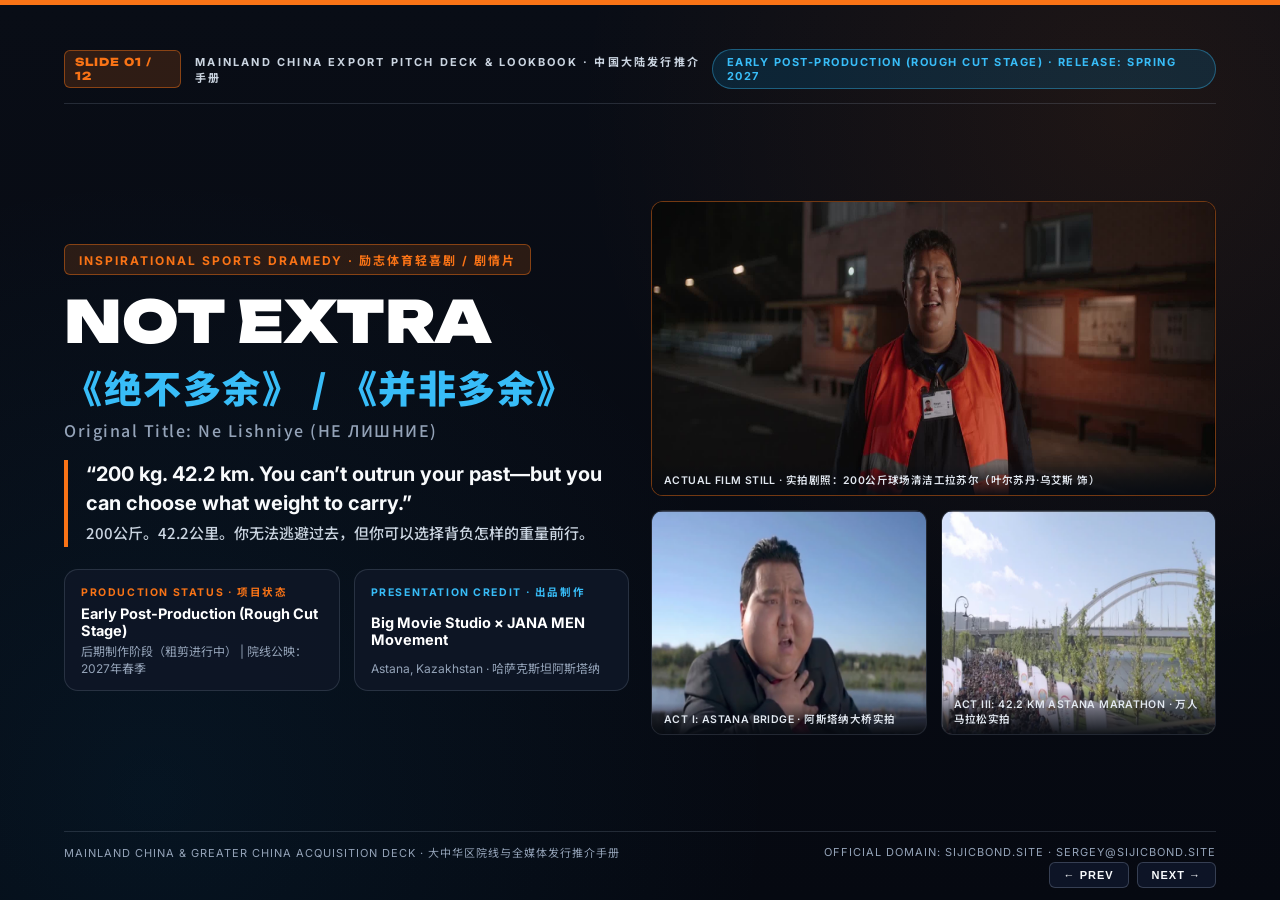
==== commit 1e1031e1: "feat(deck): neutral Greater China acquisition pitch deck and cleaned slides" ====
--- a/NOT_EXTRA_CHINA_PITCH_DECK.html
+++ b/NOT_EXTRA_CHINA_PITCH_DECK.html
@@ -29,11 +29,15 @@
   body {
     background-color: var(--bg-deep);
     color: var(--text-main);
-    font-family: 'Inter', 'Noto Sans SC', sans-serif;
+    font-family: 'Inter', 'Noto Sans SC', 'Microsoft YaHei', 'PingFang SC', sans-serif;
     overflow: hidden;
     width: 100vw;
     height: 100vh;
     -webkit-font-smoothing: antialiased;
+  }
+
+  .zh-inline {
+    font-family: 'Noto Sans SC', 'Microsoft YaHei', 'PingFang SC', 'SimHei', sans-serif !important;
   }
 
   .deck-wrapper {
@@ -405,7 +409,7 @@
     </div>
 
     <div class="slide-footer">
-      <span>PREPARED FOR BEIJING HUGOEAST MEDIA (北京和观映像) & MAJOR MAINLAND DISTRIBUTORS</span>
+      <span>MAINLAND CHINA & GREATER CHINA ACQUISITION DECK · 大中华区院线与全媒体发行推介手册</span>
       <span>OFFICIAL DOMAIN: SIJICBOND.SITE · SERGEY@SIJICBOND.SITE</span>
     </div>
   </section>
@@ -439,7 +443,7 @@
           <div class="card card-blue" style="padding:22px;">
             <div class="card-tag" style="color:#38BDF8;">HIGH-CONCEPT MARKET HOOK · 商业类型融合定位</div>
             <p style="font-size:16px; font-weight:600; color:#F8FAFC; line-height:1.54;">
-              The emotional weight-loss transformation of <strong style="color:#F97316;">“YOLO” (《热辣滚烫》)</strong> meets the gripping redemption arc of <strong style="color:#38BDF8;">“The Whale” (《鲸》)</strong> and the kinetic underdog drive of classic <strong style="color:#EAB308;">Hong Kong action cinema</strong>.
+              The emotional weight-loss transformation of <strong style="color:#F97316;">"YOLO" (<span class="zh-inline">《热辣滚烫》</span>)</strong> meets the gripping redemption arc of <strong style="color:#38BDF8;">"The Whale" (<span class="zh-inline">《鲸》</span>)</strong> and the kinetic underdog drive of classic <strong style="color:#EAB308;">Hong Kong action cinema</strong>.
             </p>
             <div class="zh-note" style="font-size:13px; color:#CBD5E1;">
               兼具《热辣滚烫》真实燃魂的蜕变共鸣、《鲸》直击人心的救赎深度，以及黄金时代香港动作电影的草根逆袭热血感。温暖励志、笑泪交织，极具大众院线破圈潜力。
@@ -971,7 +975,7 @@
 
     <div class="slide-body">
       <h2>FLAGSHIP ANTHEM & CHINA MARKETING ENGINE</h2>
-      <div class="zh-sub">经典金曲《Я это ты》(I Am You / 《我是你》) 官方授权改编 × 中国区专属中文主题曲联动方案</div>
+      <div class="zh-sub">经典金曲 "Ya Eto Ty" ("I Am You" / <span class="zh-inline">《我是你》</span>) 官方授权改编 × 中国区专属中文主题曲联动方案</div>
 
       <div class="grid-12" style="gap:24px;">
         <div class="col-5">
@@ -1000,9 +1004,9 @@
           <div class="card card-gold" style="height:100%; padding:26px;">
             <div>
               <div class="card-tag" style="color:#EAB308;">02 · FLAGSHIP SONG & CHINA STAR INTEGRATION · 旗舰主题曲与中文版特邀合制</div>
-              <h3 style="font-size:21px;">Official Rights Secured: Murat Nasyrov’s Iconic Hit “Ya Eto Ty” (“I Am You” / 《我是你》)</h3>
+              <h3 style="font-size:21px;">Official Rights Secured: Murat Nasyrov’s Iconic Hit "Ya Eto Ty" ("I Am You" / <span class="zh-inline">《我是你》</span>)</h3>
               <p style="font-size:14.5px; margin-bottom:14px;">
-                The production has officially secured the adaptation rights to legendary singer-songwriter <strong>Murat Nasyrov’s</strong> timeless hit <strong>“Ya Eto Ty” (《Я это ты》 / “I Am You” / 《我是你》)</strong>—creating a soaring emotional anthem for the film’s climax.
+                The production has officially secured the adaptation rights to legendary singer-songwriter <strong>Murat Nasyrov’s</strong> timeless hit <strong>"Ya Eto Ty" ("I Am You" / <span class="zh-inline">《我是你》</span>)</strong>—creating a soaring emotional anthem for the film’s climax.
               </p>
               <div style="padding:16px 18px; border-radius:12px; background:rgba(234,179,8,0.12); border:1px solid rgba(234,179,8,0.4); margin-bottom:12px;">
                 <div style="font-size:11px; font-weight:800; color:#EAB308; letter-spacing:1.5px; text-transform:uppercase; margin-bottom:6px;">
@@ -1143,7 +1147,7 @@
             <div class="card-tag" style="color:#38BDF8;">02 · FLEXIBLE DEAL STRUCTURES · 灵活务实的合作机制</div>
             <h3 style="font-size:21px; margin-bottom:14px;">Early Pre-Buy, Co-Distribution & MOU</h3>
             <p style="font-size:14px; margin-bottom:12px;">
-              At the current <strong>Rough Cut stage (粗剪进行中)</strong>, we welcome flexible commercial structures tailored for Chinese acquisition partners (specifically prepared for <strong>Beijing Hugoeast Media / 北京和观映像</strong> and major mainland distributors):
+              At the current <strong>Rough Cut stage (粗剪进行中)</strong>, we welcome flexible commercial structures (tailored for Mainland China, Hong Kong, Macau, and Taiwan acquisition partners):
             </p>
             <p style="font-size:14px; margin-bottom:12px;">
               • <strong>Early Pre-Buy Agreement (早期预购协议):</strong> Preferential acquisition terms with input on Mandarin OST & localized cut.<br>
@@ -1152,7 +1156,7 @@
             </p>
           </div>
           <div class="zh-note">
-            <strong>专为北京和观映像 (Beijing Hugoeast Media) 等核心伙伴开放优先合作窗口：</strong>支持签订合作备忘录（MOU）、早期预购或中国区联合宣发，提供全套官方引进申报材料及主创来华路演支持。
+            <strong>面向大中华区核心院线及新媒体发行伙伴开放优先合作窗口：</strong>支持签订合作备忘录（MOU）、早期预购或中国区联合宣发，提供全套官方引进申报材料及主创来华路演支持。
           </div>
         </div>
       </div>
@@ -1182,7 +1186,7 @@
           </div>
           <h2 style="font-size:34px; margin-bottom:10px;">LET’S BRING 《绝不多余》 / 《并非多余》 TO CHINA</h2>
           <p style="font-size:16px; color:#CBD5E1; line-height:1.58; margin-bottom:20px;">
-            We warmly invite <strong>Beijing Hugoeast Media (北京和观映像)</strong> and Chinese acquisition executives to request the private <strong>Rough Cut Screener</strong>, the <strong>3-Minute Chinese-Subtitled Promo Reel</strong>, and the complete screenplay package.
+            We warmly invite <strong>Greater China distribution & acquisition partners</strong> to request the private <strong>Rough Cut Screener</strong>, the <strong>3-Minute Chinese-Subtitled Promo Reel</strong>, and the complete screenplay package.
           </p>
 
           <div class="card card-orange" style="padding:24px;">
@@ -1238,7 +1242,7 @@
 
     <div class="slide-footer">
       <span>© 2026–2027 BIG MOVIE STUDIO & IBA JANA MEN MOVEMENT · ALL RIGHTS RESERVED</span>
-      <span>THANK YOU · 期待与北京和观映像 (BEIJING HUGOEAST MEDIA) 携手共赢</span>
+      <span>THANK YOU · 期待与大中华区合作伙伴携手共赢</span>
     </div>
   </section>
 
